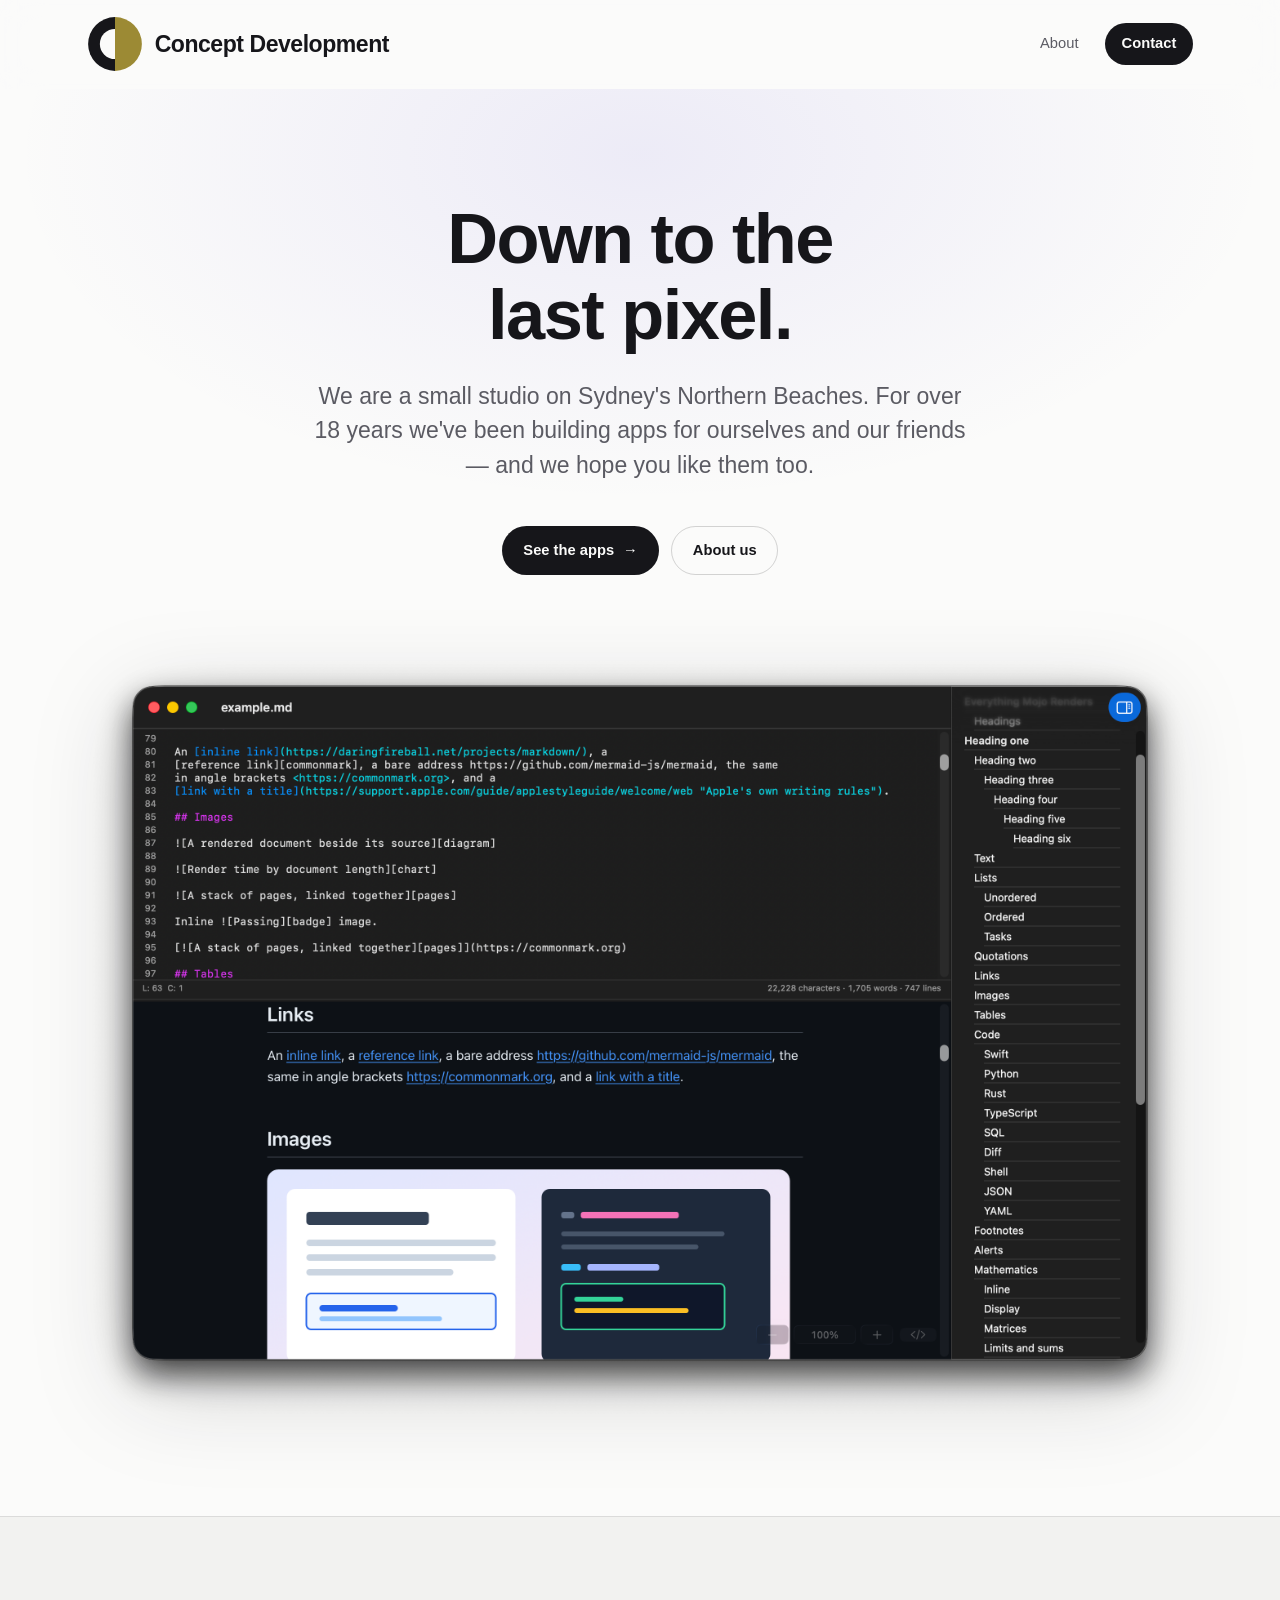
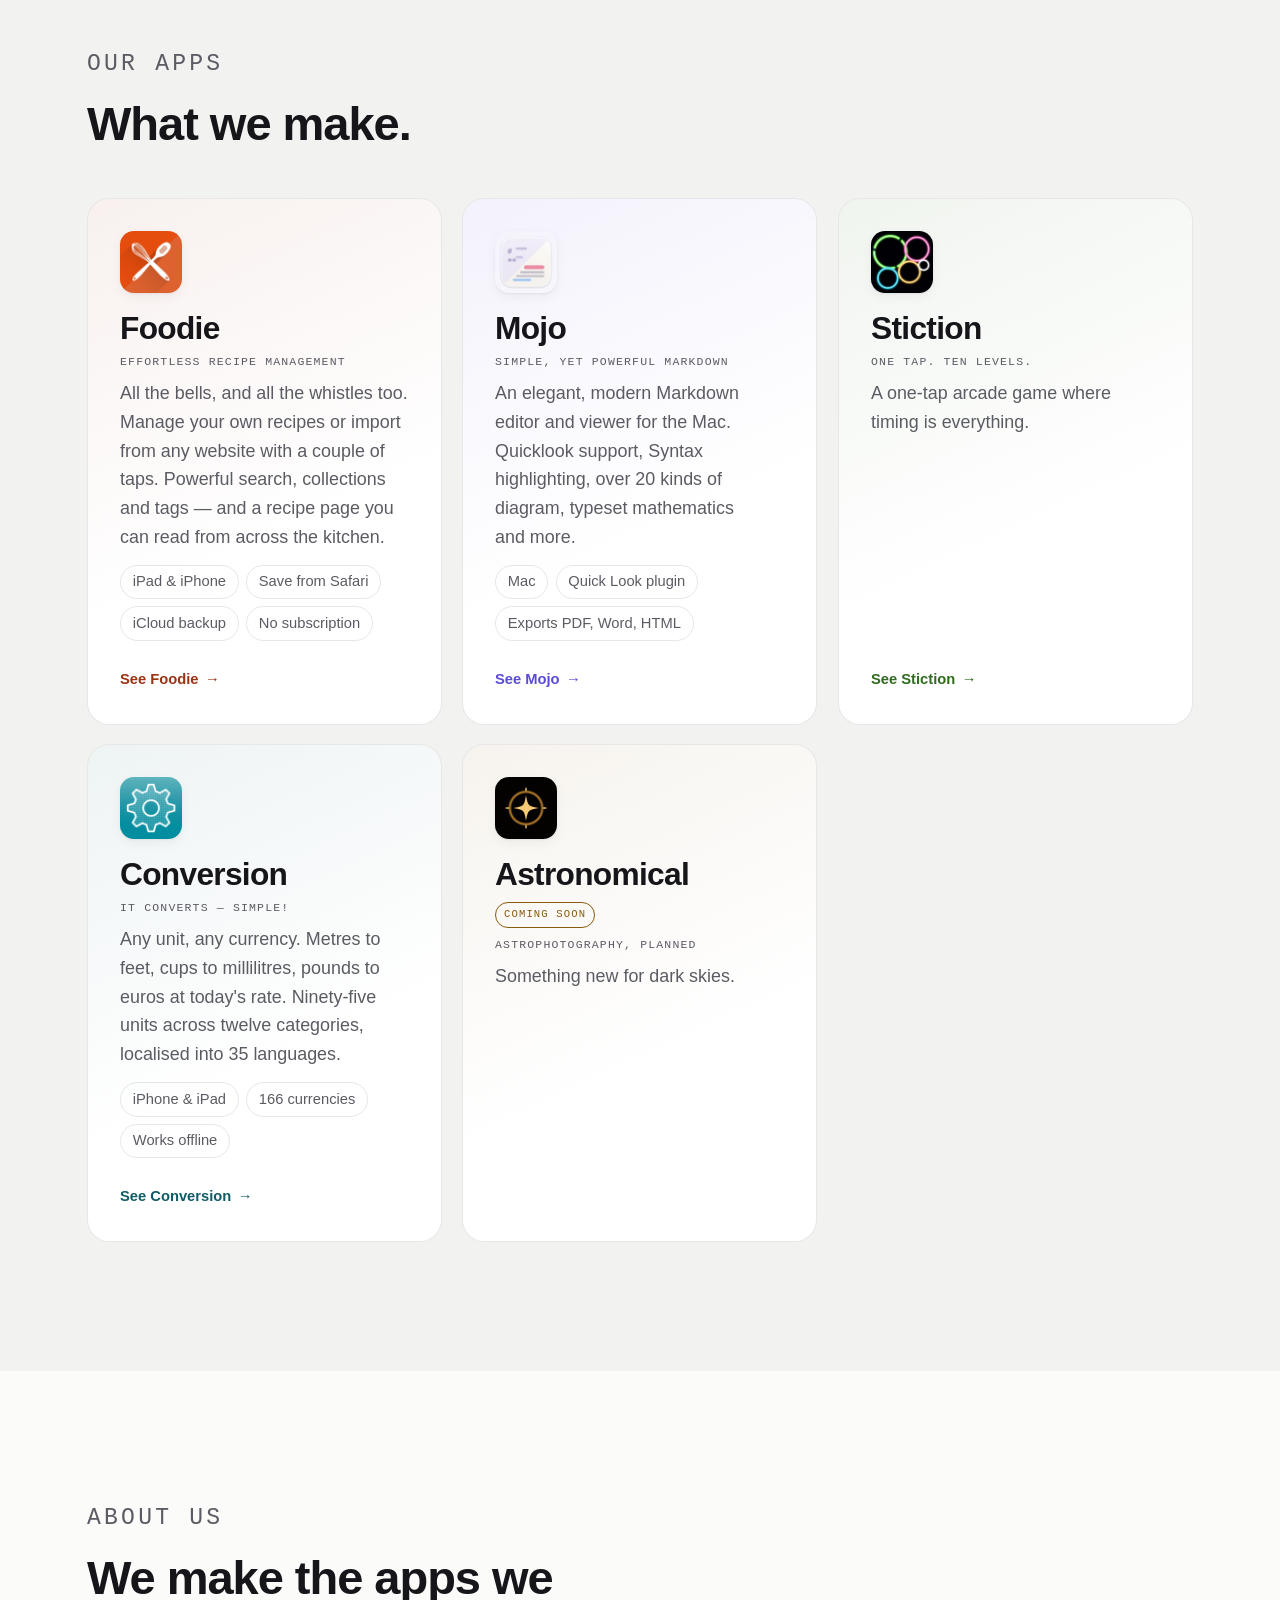
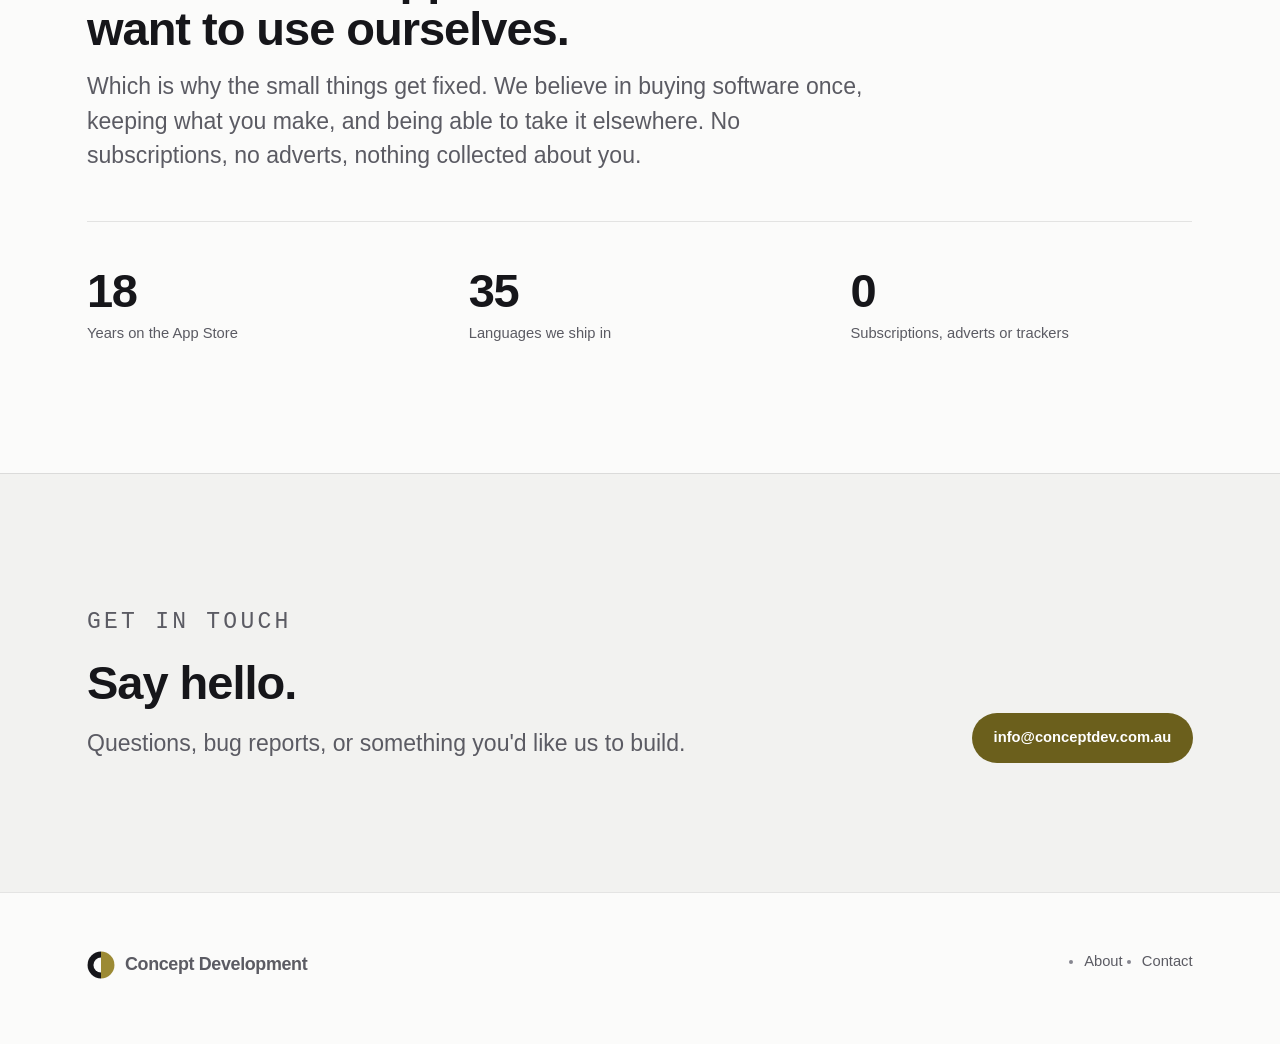
==== index.html @ efe6b8a6 "Foodie has shipped: the product page replaces the placeholder Copy from the old foodiesharing.com in" ====
<!DOCTYPE html>
<html lang="en-AU">
<head>
<meta charset="utf-8">
<meta name="viewport" content="width=device-width, initial-scale=1">
<title>Concept Development — apps for iPhone, iPad and Mac</title>
<meta name="description" content="A small studio on Sydney's Northern Beaches, specialising in Apple technology. Makers of Foodie, a recipe manager, and Conversion, a unit converter.">
<meta name="theme-color" content="#fbfbfa">
<meta property="og:title" content="Concept Development">
<meta property="og:description" content="A small studio on Sydney's Northern Beaches, specialising in Apple technology.">
<meta property="og:type" content="website">
<link rel="stylesheet" href="assets/css/site.css">
<link rel="icon" href="assets/img/logo/mark.svg" type="image/svg+xml">
<!-- Before the first paint, so the scroll reveal can hide things. Everything
     it hides is visible without it — see .js .reveal in site.css. -->
<script>document.documentElement.classList.add('js');</script>
</head>
<body>

<a class="skip-link" href="#main">Skip to content</a>

<header class="site-header">
  <div class="wrap site-header__inner">
    <a class="wordmark" href="index.html">
      <svg class="wordmark__mark" viewBox="0 0 100 100" aria-hidden="true" focusable="false"><defs><mask id="cdm-a"><rect width="100" height="100" fill="#fff"/><path d="M50 23 A27 27 0 0 0 50 77 Z" fill="#000"/></mask></defs><g mask="url(#cdm-a)"><path class="mark-ink" d="M50 2 A48 48 0 0 0 50 98 Z"/><path class="mark-gold" d="M50 2 A48 48 0 0 1 50 98 Z"/></g></svg>
      Concept&nbsp;Development
    </a>
    <nav class="nav" aria-label="Primary">
      <a href="#about">About</a>
      <a class="nav__cta" href="#contact">Contact</a>
    </nav>
  </div>
</header>

<main id="main">

  <!-- ============================ HERO ============================ -->
  <section class="hero hero--stage">
    <div class="wrap hero--stage__inner">
      <h1>Down to the last pixel.</h1>
      <p>
        We are a small studio on Sydney's Northern Beaches. For over 18 years we've been building apps for ourselves and our
        friends — and we hope you like them too.
      </p>
      <div class="btn-row">
        <a class="btn btn--primary" href="#apps">See the apps <span class="btn__arrow" aria-hidden="true">→</span></a>
        <a class="btn btn--ghost" href="#about">About us</a>
      </div>
    </div>

    <div class="wrap">
      <figure class="shot shot--mac hero-shot">
        <img src="assets/img/mojo/01-native.png" alt="Mojo in dark mode."
             width="2708" height="1874" loading="eager" decoding="async" fetchpriority="high">
      </figure>
    </div>
  </section>

  <!-- ============================ APPS ============================ -->
  <section class="section section--sunken rule-top" id="apps">
    <div class="wrap">
      <div class="section-head reveal">
        <p class="eyebrow">Our apps</p>
        <h2>What we make.</h2>
      </div>

      <div class="shelf">
        <article class="shelf-card reveal" style="--card-accent: var(--accent-foodie);">
          <img class="shelf-card__icon" src="assets/img/icons/foodie.png" alt="" width="62" height="62">
          <div class="shelf-card__body">
            <div class="shelf-card__title">
              <h3>Foodie</h3>
            </div>
            <p class="shelf-card__kind">Effortless recipe management</p>
            <p>
              All the bells, and all the whistles too. Manage your own recipes or
              import from any website with a couple of taps. Powerful search,
              collections and tags — and a recipe page you can read from across
              the kitchen.
            </p>
            <ul class="shelf-card__list">
              <li>iPad &amp; iPhone</li>
              <li>Save from Safari</li>
              <li>iCloud backup</li>
              <li>No subscription</li>
            </ul>
            <a class="shelf-card__link" href="foodie.html">See Foodie</a>
          </div>
        </article>

        <article class="shelf-card reveal" style="--card-accent: var(--accent-mojo);">
          <img class="shelf-card__icon" src="assets/img/icons/mojo.png" alt="" width="62" height="62">
          <div class="shelf-card__body">
            <div class="shelf-card__title">
              <h3>Mojo</h3>
            </div>
            <p class="shelf-card__kind">Simple, yet powerful markdown</p>
            <p>
              An elegant, modern Markdown editor and viewer for the Mac.
              Quicklook support, Syntax highlighting, over 20 kinds of diagram, typeset mathematics and more.
            </p>
            <ul class="shelf-card__list">
              <li>Mac</li>
              <li>Quick Look plugin</li>
              <li>Exports PDF, Word, HTML</li>
            </ul>
            <a class="shelf-card__link" href="mojo.html">See Mojo</a>
          </div>
        </article>

        <article class="shelf-card reveal" style="--card-accent: var(--accent-stiction);">
          <img class="shelf-card__icon" src="assets/img/icons/stiction.png" alt="" width="62" height="62">
          <div class="shelf-card__body">
            <div class="shelf-card__title">
              <h3>Stiction</h3>
            </div>
            <p class="shelf-card__kind">One tap. Ten levels.</p>
            <p>
              A one-tap arcade game where timing is everything.
            </p>
            <a class="shelf-card__link" href="stiction.html">See Stiction</a>
          </div>
        </article>

        <article class="shelf-card reveal" style="--card-accent: var(--accent-conversion);">
          <img class="shelf-card__icon" src="assets/img/icons/conversion.png" alt="" width="62" height="62">
          <div class="shelf-card__body">
            <div class="shelf-card__title">
              <h3>Conversion</h3>
            </div>
            <p class="shelf-card__kind">It converts — simple!</p>
            <p>
              Any unit, any currency. Metres to feet, cups to millilitres, pounds
              to euros at today's rate. Ninety-five units across twelve
              categories, localised into 35 languages.
            </p>
            <ul class="shelf-card__list">
              <li>iPhone &amp; iPad</li>
              <li>166 currencies</li>
              <li>Works offline</li>
            </ul>
            <a class="shelf-card__link" href="conversion.html">See Conversion</a>
          </div>
        </article>

        <article class="shelf-card shelf-card--soon reveal" style="--card-accent: var(--accent-astronomical);">
          <img class="shelf-card__icon" src="assets/img/icons/astronomical.png" alt="" width="62" height="62">
          <div class="shelf-card__body">
            <div class="shelf-card__title">
              <h3>Astronomical</h3>
              <span class="badge">Coming soon</span>
            </div>
            <p class="shelf-card__kind">Astrophotography, planned</p>
            <p>
              Something new for dark skies.
            </p>
          </div>
        </article>
      </div>
    </div>
  </section>

  <!-- ============================ STUDIO ============================ -->
  <section class="section" id="about">
    <div class="wrap">
      <div class="section-head reveal">
        <p class="eyebrow">About us</p>
        <h2>We make the apps we want to use ourselves.</h2>
        <p>
          Which is why the small things get fixed. We believe in buying software
          once, keeping what you make, and being able to take it elsewhere.
          No subscriptions, no adverts, nothing collected about you.
        </p>
      </div>

      <div class="stats stats--3 reveal">
        <div class="stat">
          <div class="stat__value">18</div>
          <p class="stat__label">Years on the App Store</p>
        </div>
        <div class="stat">
          <div class="stat__value">35</div>
          <p class="stat__label">Languages we ship in</p>
        </div>
        <div class="stat">
          <div class="stat__value">0</div>
          <p class="stat__label">Subscriptions, adverts or trackers</p>
        </div>
      </div>
    </div>
  </section>

  <!-- ============================ CONTACT ============================ -->
  <section class="section section--sunken rule-top cta" id="contact">
    <div class="wrap cta--split">
      <div class="reveal">
        <p class="eyebrow">Get in touch</p>
        <h2>Say hello.</h2>
        <p>
          Questions, bug reports, or something you'd like us to build.
        </p>
      </div>
      <div class="btn-row reveal">
        <a class="btn btn--gold" href="mailto:info@conceptdev.com.au">info@conceptdev.com.au</a>
      </div>
    </div>
  </section>

</main>

<footer class="site-footer">
  <div class="wrap site-footer__inner">
    <div>
      <a class="wordmark" href="index.html">
        <svg class="wordmark__mark" viewBox="0 0 100 100" aria-hidden="true" focusable="false"><defs><mask id="cdm-b"><rect width="100" height="100" fill="#fff"/><path d="M50 23 A27 27 0 0 0 50 77 Z" fill="#000"/></mask></defs><g mask="url(#cdm-b)"><path class="mark-ink" d="M50 2 A48 48 0 0 0 50 98 Z"/><path class="mark-gold" d="M50 2 A48 48 0 0 1 50 98 Z"/></g></svg>
        Concept Development
      </a>
    </div>
    <nav aria-label="Footer">
      <ul>
        <li><a href="#about">About</a></li>
        <li><a href="mailto:info@conceptdev.com.au">Contact</a></li>
      </ul>
    </nav>
  </div>
</footer>

<script src="assets/js/site.js" defer></script>
</body>
</html>
---- assets/css/site.css ----
/* ==========================================================================
   Concept Development — site styles
   One stylesheet, no dependencies, no web fonts.
   ========================================================================== */

/* --- Reset ---------------------------------------------------------------- */

*, *::before, *::after { box-sizing: border-box; }

html {
  -webkit-text-size-adjust: 100%;
  scroll-behavior: smooth;
}

body, h1, h2, h3, h4, p, figure, blockquote, dl, dd, ul, ol {
  margin: 0;
  padding: 0;
}

ul[class], ol[class] { list-style: none; }

img, picture, video, svg {
  display: block;
  max-width: 100%;
  height: auto;
}

button, input, select, textarea { font: inherit; color: inherit; }

@media (prefers-reduced-motion: reduce) {
  html { scroll-behavior: auto; }
  *, *::before, *::after {
    animation-duration: 0.01ms !important;
    animation-iteration-count: 1 !important;
    transition-duration: 0.01ms !important;
  }
}

/* --- Tokens --------------------------------------------------------------- */

:root {
  /* Neutrals — light. The site is light whatever the system is set to; there
     is no dark palette. The dark one is in git history. */
  --bg:          #fbfbfa;
  --bg-raised:   #ffffff;
  --bg-sunken:   #f2f2f0;
  --ink:         #16161a;
  --ink-muted:   #5b5b63;
  --ink-faint:   #86868f;
  --rule:        rgba(22, 22, 26, 0.10);
  --rule-strong: rgba(22, 22, 26, 0.18);
  --shadow-sm:   0 1px 2px rgba(16, 16, 22, 0.05), 0 4px 12px rgba(16, 16, 22, 0.05);
  --shadow-lg:   0 2px 6px rgba(16, 16, 22, 0.06), 0 24px 60px rgba(16, 16, 22, 0.12);

  /* Accents — company gold, taken from the mark and darkened until it can carry text */
  --accent:              #6b5f1c;   /* 5.9:1 on --bg */
  --accent-ink:          #ffffff;
  --gold:                #9c8a34;   /* the mark's own gold, for fills only */
  --accent-foodie:       #9a3412;   /* paprika, darkened for text — 7.4:1 */
  --accent-conversion:   #0f5c66;   /* teal, darkened for text  — 7.1:1 */
  --accent-stiction:     #2f6b1e;   /* neon green, darkened for text — 5.8:1 */
  --accent-astronomical: #8a5a0f;   /* icon amber, darkened for text — 5.6:1 */
  --accent-mojo:         #5b4bd6;   /* the icon's indigo — 5.9:1 */

  /* Type scale — fluid */
  --step--1: clamp(0.83rem, 0.80rem + 0.15vw, 0.92rem);
  --step-0:  clamp(1.00rem, 0.96rem + 0.20vw, 1.12rem);
  --step-1:  clamp(1.20rem, 1.12rem + 0.40vw, 1.45rem);
  --step-2:  clamp(1.50rem, 1.34rem + 0.80vw, 2.10rem);
  --step-3:  clamp(1.95rem, 1.62rem + 1.65vw, 3.10rem);
  --step-4:  clamp(2.45rem, 1.80rem + 3.25vw, 4.60rem);

  /* Space */
  --gutter: clamp(1.25rem, 0.9rem + 1.8vw, 2.5rem);
  --section: clamp(4rem, 2.5rem + 7vw, 9rem);
  --measure: 62ch;

  --radius:    14px;
  --radius-lg: 22px;

  --sans: -apple-system, BlinkMacSystemFont, "SF Pro Text", "Segoe UI", Roboto,
          "Helvetica Neue", Arial, sans-serif;
  --mono: ui-monospace, "SF Mono", SFMono-Regular, Menlo, Consolas,
          "Liberation Mono", monospace;
}

@media (prefers-contrast: more) {
  :root {
    --ink-muted: var(--ink);
    --rule: var(--rule-strong);
  }
}

/* --- Base ----------------------------------------------------------------- */

body {
  background: var(--bg);
  color: var(--ink);
  font-family: var(--sans);
  font-size: var(--step-0);
  line-height: 1.6;
  -webkit-font-smoothing: antialiased;
  text-rendering: optimizeLegibility;
  overflow-x: hidden;
}

h1, h2, h3, h4 {
  line-height: 1.08;
  letter-spacing: -0.022em;
  font-weight: 640;
  text-wrap: balance;
}

p { text-wrap: pretty; }

a {
  color: inherit;
  text-decoration-color: var(--rule-strong);
  text-underline-offset: 0.22em;
  text-decoration-thickness: 1px;
  transition: color 0.18s ease, text-decoration-color 0.18s ease;
}
a:hover { text-decoration-color: currentColor; }

:focus-visible {
  outline: 2.5px solid var(--accent);
  outline-offset: 3px;
  border-radius: 4px;
}

::selection { background: var(--accent); color: var(--accent-ink); }

.skip-link {
  position: absolute;
  left: 0.5rem;
  top: -4rem;
  z-index: 200;
  background: var(--ink);
  color: var(--bg);
  padding: 0.7em 1.1em;
  border-radius: 8px;
  text-decoration: none;
  transition: top 0.2s ease;
}
.skip-link:focus { top: 0.5rem; }

/* --- Layout --------------------------------------------------------------- */

.wrap {
  width: 100%;
  max-width: 1180px;
  margin-inline: auto;
  padding-inline: var(--gutter);
}
.wrap--narrow { max-width: 820px; }

.section { padding-block: var(--section); }
.section--sunken { background: var(--bg-sunken); }
.section--tight { padding-block: clamp(2.5rem, 1.5rem + 4vw, 5rem); }

.rule-top { border-top: 1px solid var(--rule); }

/* --- Header --------------------------------------------------------------- */

.site-header {
  position: sticky;
  top: 0;
  z-index: 100;
  background: color-mix(in srgb, var(--bg) 82%, transparent);
  backdrop-filter: saturate(180%) blur(20px);
  -webkit-backdrop-filter: saturate(180%) blur(20px);
  border-bottom: 1px solid transparent;
  transition: border-color 0.25s ease;
}
.site-header[data-scrolled="true"] { border-bottom-color: var(--rule); }

.site-header__inner {
  display: flex;
  align-items: center;
  justify-content: space-between;
  gap: 1rem;
  min-height: 88px;
}

.wordmark {
  display: inline-flex;
  align-items: center;
  gap: 0.6rem;
  font-weight: 620;
  letter-spacing: -0.02em;
  font-size: var(--step-0);
  text-decoration: none;
  white-space: nowrap;
}
.wordmark__mark {
  width: 28px;
  height: 28px;
  flex: none;
  display: block;
  transition: transform 0.5s cubic-bezier(0.34, 1.25, 0.5, 1);
}
/* The header lockup runs at double size; the footer stays modest. */
.site-header .wordmark { font-size: var(--step-1); gap: 0.7rem; }
.site-header .wordmark__mark { width: 56px; height: 56px; }
.wordmark:hover .wordmark__mark { transform: rotate(180deg); }
.wordmark__mark .mark-ink  { fill: var(--ink); }
.wordmark__mark .mark-gold { fill: var(--gold); }
.wordmark__sub { color: var(--ink-faint); font-weight: 450; }

.nav {
  display: flex;
  align-items: center;
  gap: clamp(0.9rem, 0.4rem + 1.6vw, 2rem);
  font-size: var(--step--1);
}
.nav a {
  text-decoration: none;
  color: var(--ink-muted);
  padding-block: 0.6rem;
}
.nav a:hover { color: var(--ink); }
.nav a[aria-current="page"] { color: var(--ink); font-weight: 560; }

/* The wordmark is the one thing on the page that must not wrap, so the header
   is the first place to run out of room. Below 560px the mark carries the
   brand on its own and the nav keeps the width. */
@media (max-width: 700px) {
  .site-header__inner { min-height: 72px; gap: 0.75rem; }
  .site-header .wordmark { font-size: var(--step-0); gap: 0.55rem; }
  .site-header .wordmark__mark { width: 40px; height: 40px; }
  .nav { gap: 0.9rem; }
}
@media (max-width: 460px) {
  /* Mark only. The name stays in the DOM, so the link keeps its accessible name. */
  .site-header__inner { min-height: 64px; }
  .site-header .wordmark { font-size: 0; gap: 0; }
  .site-header .wordmark__mark { width: 36px; height: 36px; }
  .nav { font-size: 0.8rem; gap: 0.7rem; }
}

/* --- Eyebrow / labels ----------------------------------------------------- */

.eyebrow {
  font-family: var(--mono);
  font-size: 0.72rem;
  letter-spacing: 0.14em;
  text-transform: uppercase;
  color: var(--ink-faint);
  margin-bottom: 1.1rem;
}
.eyebrow--accent { color: var(--accent); }

/* --- Hero ----------------------------------------------------------------- */

.hero {
  padding-block: clamp(4rem, 2rem + 10vw, 11rem) clamp(3rem, 2rem + 5vw, 7rem);
}
.hero h1 {
  font-size: var(--step-4);
  max-width: 16ch;
  margin-bottom: clamp(1.2rem, 0.8rem + 1.2vw, 2rem);
}
.hero p {
  font-size: var(--step-1);
  color: var(--ink-muted);
  max-width: 46ch;
  line-height: 1.5;
}

.lede {
  font-size: var(--step-1);
  color: var(--ink-muted);
  line-height: 1.55;
  max-width: var(--measure);
}

/* --- Buttons -------------------------------------------------------------- */

.btn-row {
  display: flex;
  flex-wrap: wrap;
  gap: 0.75rem;
  margin-top: clamp(1.8rem, 1.2rem + 1.5vw, 2.8rem);
}

.btn {
  display: inline-flex;
  align-items: center;
  gap: 0.55rem;
  padding: 0.82em 1.4em;
  border-radius: 100px;
  border: 1px solid transparent;
  font-size: var(--step--1);
  font-weight: 560;
  text-decoration: none;
  min-height: 44px;
  transition: transform 0.2s cubic-bezier(0.34, 1.3, 0.6, 1), background 0.2s ease,
              border-color 0.2s ease, opacity 0.2s ease;
}
.btn:hover { transform: translateY(-1px); }
.btn:active { transform: translateY(0); }

.btn--primary { background: var(--ink); color: var(--bg); }
.btn--primary:hover { opacity: 0.86; }

.btn--ghost { border-color: var(--rule-strong); color: var(--ink); }
.btn--ghost:hover { border-color: var(--ink); background: var(--bg-raised); }

.btn__arrow { transition: transform 0.25s ease; }
.btn:hover .btn__arrow { transform: translateX(3px); }

/* --- Product cards (home) ------------------------------------------------- */

.products {
  display: grid;
  gap: clamp(1.25rem, 0.8rem + 1.8vw, 2rem);
  grid-template-columns: 1fr;
}
@media (min-width: 800px) {
  .products { grid-template-columns: repeat(2, 1fr); }
}
@media (min-width: 1040px) {
  .products--3 { grid-template-columns: repeat(3, 1fr); }
}

.product-card {
  position: relative;
  display: flex;
  flex-direction: column;
  background: var(--bg-raised);
  border: 1px solid var(--rule);
  border-radius: var(--radius-lg);
  padding: clamp(1.6rem, 1.1rem + 1.8vw, 2.6rem);
  overflow: hidden;
  isolation: isolate;
  transition: transform 0.3s cubic-bezier(0.3, 1.2, 0.5, 1),
              border-color 0.3s ease, box-shadow 0.3s ease;
}
.product-card::after {
  content: "";
  position: absolute;
  inset: 0;
  z-index: -1;
  opacity: 0;
  background: radial-gradient(120% 90% at 90% 0%,
              color-mix(in srgb, var(--card-accent, var(--accent)) 13%, transparent), transparent 70%);
  transition: opacity 0.4s ease;
}
.product-card:hover,
.product-card:focus-within {
  transform: translateY(-3px);
  border-color: var(--rule-strong);
  box-shadow: var(--shadow-lg);
}
.product-card:hover::after,
.product-card:focus-within::after { opacity: 1; }

.product-card__head {
  display: flex;
  align-items: center;
  gap: 1rem;
  margin-bottom: 1.4rem;
}
.product-card__icon {
  width: 62px;
  height: 62px;
  border-radius: 14px;
  box-shadow: var(--shadow-sm);
  flex: none;
}
.product-card h3 {
  font-size: var(--step-2);
  margin-bottom: 0.15rem;
}
.product-card__kind {
  font-family: var(--mono);
  font-size: 0.72rem;
  letter-spacing: 0.1em;
  text-transform: uppercase;
  color: var(--card-accent, var(--ink-faint));
}
.product-card p { color: var(--ink-muted); }

/* Badge for an app that isn't out yet */
.badge {
  display: inline-flex;
  align-items: center;
  font-family: var(--mono);
  font-size: 0.66rem;
  letter-spacing: 0.11em;
  text-transform: uppercase;
  padding: 0.32em 0.75em;
  border-radius: 100px;
  border: 1px solid currentColor;
  color: var(--card-accent, var(--accent));
  white-space: nowrap;
}
.product-card__head .badge { margin-left: auto; align-self: flex-start; }

/* Nothing to click, so no lift and no pointer affordance */
.product-card--soon:hover,
.product-card--soon:focus-within {
  transform: none;
  box-shadow: none;
  border-color: var(--rule);
}
.product-card--soon:hover::after { opacity: 0; }

.product-card__list {
  margin: 1.4rem 0 0;
  display: flex;
  flex-wrap: wrap;
  gap: 0.45rem;
}
.product-card__list li {
  font-size: var(--step--1);
  color: var(--ink-muted);
  border: 1px solid var(--rule);
  border-radius: 100px;
  padding: 0.3em 0.8em;
}

.product-card__link {
  margin-top: auto;
  padding-top: 1.8rem;
  font-weight: 560;
  font-size: var(--step--1);
  color: var(--card-accent, var(--accent));
  text-decoration: none;
  display: inline-flex;
  align-items: center;
  gap: 0.4rem;
}
.product-card__link::after {
  content: "→";
  transition: transform 0.25s ease;
}
.product-card:hover .product-card__link::after { transform: translateX(4px); }
/* Whole card clickable, link text stays the accessible name */
.product-card__link::before {
  content: "";
  position: absolute;
  inset: 0;
}

/* --- Section headings ----------------------------------------------------- */

.section-head { margin-bottom: clamp(2rem, 1.4rem + 2vw, 3.5rem); }
.section-head h2 {
  font-size: var(--step-3);
  max-width: 20ch;
  margin-bottom: 0.9rem;
}
.section-head p {
  color: var(--ink-muted);
  max-width: var(--measure);
  font-size: var(--step-1);
  line-height: 1.5;
}

/* --- Feature grid --------------------------------------------------------- */

.features {
  display: grid;
  gap: clamp(1.6rem, 1rem + 2.5vw, 3rem) clamp(1.6rem, 1rem + 2vw, 3.5rem);
  grid-template-columns: 1fr;
}
@media (min-width: 640px) { .features { grid-template-columns: repeat(2, 1fr); } }
@media (min-width: 1000px) { .features--3 { grid-template-columns: repeat(3, 1fr); } }

.feature h3 {
  font-size: var(--step-1);
  margin-bottom: 0.55rem;
  display: flex;
  align-items: baseline;
  gap: 0.6rem;
}
.feature h3::before {
  content: "";
  width: 7px;
  height: 7px;
  border-radius: 2px;
  background: var(--accent-page, var(--accent));
  flex: none;
  transform: translateY(-2px);
}
.feature p { color: var(--ink-muted); font-size: var(--step-0); }
.feature p + p { margin-top: 0.7rem; }

/* --- Stat strip ----------------------------------------------------------- */

.stats {
  display: grid;
  grid-template-columns: repeat(2, 1fr);
  gap: clamp(1.5rem, 1rem + 2vw, 2.5rem);
  border-top: 1px solid var(--rule);
  padding-top: clamp(1.8rem, 1.2rem + 2vw, 3rem);
}
@media (min-width: 760px) { .stats { grid-template-columns: repeat(4, 1fr); } }
@media (min-width: 760px) { .stats--3 { grid-template-columns: repeat(3, 1fr); } }

.stat__value {
  font-size: var(--step-3);
  font-weight: 640;
  letter-spacing: -0.03em;
  line-height: 1;
  color: var(--accent-page, var(--ink));
  font-variant-numeric: tabular-nums;
}
.stat__label {
  margin-top: 0.6rem;
  font-size: var(--step--1);
  color: var(--ink-muted);
  line-height: 1.4;
}

/* --- Shots ---------------------------------------------------------------- */

/* No overflow:hidden here. The figure is taller than the image, so clipping
   turns the image's soft shadow into a hard grey slab behind the caption.
   The image carries its own radius, so the figure needs neither. */
.shot {
  margin: 0;
}
.shot img {
  width: 100%;
  border-radius: var(--radius);
  border: 1px solid var(--rule);
  background: var(--bg-sunken);
  /* Tighter than --shadow-lg on purpose: a 60px blur reaches well past the
     image and muddies the caption sitting under it. */
  box-shadow: 0 1px 3px rgba(16, 16, 22, 0.06), 0 10px 28px rgba(16, 16, 22, 0.10);
}
.shot figcaption {
  margin-top: 1.75rem;
  font-size: var(--step--1);
  color: var(--ink-muted);   /* --ink-faint is ~3.9:1 here, under AA at this size */
  line-height: 1.45;
}

.shot--phone img {
  border-radius: 30px;
  border-width: 1px;
}

/* A captured Mac window arrives with its own rounded corners and a transparent
   surround, so the border and background the base rule adds would draw a box
   behind them. `drop-shadow` follows the alpha instead of the border box, which
   is what puts the shadow under the window's actual shape. */
.shot--mac img {
  border: 0;
  background: none;
  border-radius: 0;
  box-shadow: none;
  width: 100%;
  filter: drop-shadow(0 1px 2px rgba(16, 16, 22, 0.10))
          drop-shadow(0 14px 34px rgba(16, 16, 22, 0.16));
}

.shot-hero { margin-top: clamp(2rem, 1rem + 4vw, 4rem); }

/* A copy point: the screenshot on top, the words under it. Side by side down a
   single column, nine shots make a page that is thin and very tall, so they go
   two to a row instead, and the lead shot takes the full width. */
.points {
  display: grid;
  grid-template-columns: 1fr;
  gap: clamp(2.75rem, 2rem + 2.5vw, 4rem) clamp(1.5rem, 0.9rem + 2.5vw, 3rem);
}

@media (min-width: 820px) {
  .points { grid-template-columns: repeat(2, minmax(0, 1fr)); }
  .points > .point--wide { grid-column: 1 / -1; }
}

.point {
  display: flex;
  flex-direction: column;
  gap: 1.15rem;
}

/* The nine captures arrive at nine different shapes and sizes. Each one is
   given a panel of a fixed shape to sit on, which is what levels the rows:
   both panels in a row are the same height, and the words under every shot sit
   the same distance below it.

   The shape is set on the IMAGE, not the panel, and the panel takes its height
   from that. Sizing the panel and fitting the image to it reads the same way
   round but is not: the image's own height then feeds back into the panel's,
   and the pair collapses. */
/* Captures arrive at every shape, size and colour there is, so each one sits
   on a panel — that is what makes a row of them read as one set rather than a
   jumble. Every shot gets the same panel, whether it is a lone .point or one
   tile in a .gallery; only the padding differs, because a gallery tile is a
   fraction of a point's width. */
.point .shot,
.gallery .shot {
  border: 1px solid var(--rule);
  border-radius: var(--radius-lg);
  background: var(--bg-sunken);
}
.point .shot   { padding: clamp(1rem, 0.5rem + 1.8vw, 2.25rem); }
.gallery .shot { padding: clamp(0.6rem, 0.45rem + 0.6vw, 1rem); }

/* The panel has to stay off the section's own colour to read as a panel. */
.section--sunken .point .shot,
.section--sunken .gallery .shot { background: var(--bg); }

/* Inside a panel the image's own hairline just doubles the panel's, so it
   goes. The radius and the shadow stay: they are what lift the shot off it. */
.gallery .shot img { border: 0; }

.point .shot img {
  display: block;
  width: 100%;
  aspect-ratio: 4 / 3;
  object-fit: contain;
}

/* Two portrait captures share a row, so that row gets an upright panel. */
.point--tall .shot img { aspect-ratio: 4 / 5; }

/* The lead shot is the app itself. It keeps its own shape at full width. */
.point--wide .shot img { aspect-ratio: auto; }

/* The words are a caption now, not a facing column, so they sit at caption
   size and start at the panel's left edge. */
.point__body h3 {
  font-size: var(--step-1);
  margin-bottom: 0.35rem;
  text-wrap: balance;
}
.point--wide .point__body h3 { font-size: var(--step-2); }

.point__body p {
  color: var(--ink-muted);
  max-width: 46ch;
}
.point__body .langs { margin-top: 0.85rem; }

/* Split: text one side, shot the other */
.split {
  display: grid;
  gap: clamp(2rem, 1.2rem + 3vw, 4.5rem);
  align-items: center;
  grid-template-columns: 1fr;
}
@media (min-width: 900px) {
  .split { grid-template-columns: 1fr 1.15fr; }
  .split--reverse > *:first-child { order: 2; }
  .split--phone { grid-template-columns: 1fr 0.72fr; }
}
.split + .split { margin-top: clamp(3.5rem, 2rem + 6vw, 7rem); }
.split__body h3 { font-size: var(--step-2); margin-bottom: 1rem; }
.split__body p { color: var(--ink-muted); }
.split__body p + p { margin-top: 0.9rem; }

.split__points {
  margin-top: 1.4rem;
  display: grid;
  gap: 0.6rem;
}
.split__points li {
  position: relative;
  padding-left: 1.5rem;
  color: var(--ink-muted);
  font-size: var(--step--1);
}
.split__points li::before {
  content: "";
  position: absolute;
  left: 0;
  top: 0.62em;
  width: 8px;
  height: 2px;
  background: var(--accent-page, var(--accent));
}

/* Gallery */
.gallery {
  display: grid;
  gap: clamp(1.2rem, 0.8rem + 1.5vw, 2rem);
  grid-template-columns: 1fr;
}
@media (min-width: 700px) { .gallery--2 { grid-template-columns: repeat(2, 1fr); } }
@media (min-width: 700px) { .gallery--3 { grid-template-columns: repeat(2, 1fr); } }
@media (min-width: 1000px) { .gallery--3 { grid-template-columns: repeat(3, 1fr); } }
/* Tiles: many small shots read as one swatch board rather than a few hero
   images. Five across so a ten-shot set lands as two full rows. */
.gallery--tiles {
  grid-template-columns: repeat(2, 1fr);
  gap: clamp(0.7rem, 0.4rem + 1vw, 1.4rem);
}
@media (min-width: 520px) { .gallery--tiles { grid-template-columns: repeat(3, 1fr); } }
@media (min-width: 900px) { .gallery--tiles { grid-template-columns: repeat(5, 1fr); } }
/* Same board, four across, so an eight-shot set lands as two full rows.
   After the tiles rule above, which it overrides. */
@media (min-width: 900px) { .gallery--4 { grid-template-columns: repeat(4, 1fr); } }

/* The phone radius is drawn for a full-width shot. At tile size the same 30px
   eats the screen corners, so it scales down with the image. */
.gallery--tiles .shot--phone img { border-radius: 14px; }

/* A gallery read as one comparison rather than a few separate shots: the
   captions are labels, so they sit tight under the image and stay short. */
.gallery--compare figcaption {
  margin-top: 0.7rem;
  text-align: center;
  text-wrap: balance;
}

/* --- Comparison table ----------------------------------------------------- */

.table-scroll {
  overflow-x: auto;
  -webkit-overflow-scrolling: touch;
  border: 1px solid var(--rule);
  border-radius: var(--radius);
  background: var(--bg-raised);
}
table {
  width: 100%;
  border-collapse: collapse;
  font-size: var(--step--1);
  min-width: 560px;
}
caption {
  text-align: left;
  color: var(--ink-faint);
  font-size: var(--step--1);
  padding-bottom: 0.9rem;
}
th, td {
  text-align: left;
  padding: 0.9rem 1.1rem;
  border-bottom: 1px solid var(--rule);
  vertical-align: top;
}
thead th {
  font-weight: 580;
  color: var(--ink);
  white-space: nowrap;
  background: var(--bg-sunken);
}
tbody th { font-weight: 560; color: var(--ink); }
tbody tr:last-child th, tbody tr:last-child td { border-bottom: 0; }
td { color: var(--ink-muted); }
.yes { color: var(--accent-page, var(--accent)); font-weight: 600; }

/* --- Pull quote / callout ------------------------------------------------- */

.callout {
  border-left: 2px solid var(--accent-page, var(--accent));
  padding: 0.2rem 0 0.2rem 1.5rem;
  margin-block: clamp(2rem, 1.4rem + 2vw, 3.5rem);
  max-width: var(--measure);
}
.callout p {
  font-size: var(--step-1);
  line-height: 1.45;
  letter-spacing: -0.012em;
}
.callout cite {
  display: block;
  margin-top: 0.8rem;
  font-style: normal;
  font-size: var(--step--1);
  color: var(--ink-faint);
}

/* --- Status note ---------------------------------------------------------- */

.note {
  display: flex;
  gap: 0.8rem;
  align-items: flex-start;
  background: var(--bg-sunken);
  border: 1px solid var(--rule);
  border-radius: var(--radius);
  padding: 1.1rem 1.3rem;
  font-size: var(--step--1);
  color: var(--ink-muted);
  max-width: var(--measure);
}
.note strong { color: var(--ink); font-weight: 580; }

/* --- Language marquee ----------------------------------------------------- */

.langs {
  display: flex;
  flex-wrap: wrap;
  gap: 0.45rem;
  margin-top: 1.6rem;
}
.langs li {
  font-size: var(--step--1);
  color: var(--ink-muted);
  border: 1px solid var(--rule);
  border-radius: 100px;
  padding: 0.28em 0.75em;
  white-space: nowrap;
}

/* --- Contact / CTA -------------------------------------------------------- */

.cta h2 { font-size: var(--step-3); max-width: 18ch; margin-bottom: 1rem; }
.cta p { color: var(--ink-muted); font-size: var(--step-1); max-width: 48ch; }

/* --- Footer --------------------------------------------------------------- */

.site-footer {
  border-top: 1px solid var(--rule);
  padding-block: clamp(2.5rem, 2rem + 2vw, 4rem);
  font-size: var(--step--1);
  color: var(--ink-faint);
}
.site-footer__inner {
  display: flex;
  flex-wrap: wrap;
  gap: 1.5rem 2.5rem;
  justify-content: space-between;
  align-items: flex-start;
}
.site-footer nav ul {
  display: flex;
  flex-wrap: wrap;
  gap: 1.2rem;
}
.site-footer a { text-decoration: none; color: var(--ink-muted); }
.site-footer a:hover { color: var(--ink); }

/* --- Page accent theming -------------------------------------------------- */

.page-foodie     { --accent-page: var(--accent-foodie); }
.page-conversion { --accent-page: var(--accent-conversion); }
.page-mojo       { --accent-page: var(--accent-mojo); }
.page-stiction   { --accent-page: var(--accent-stiction); }
.page-foodie .eyebrow--accent     { color: var(--accent-foodie); }
.page-conversion .eyebrow--accent { color: var(--accent-conversion); }
.page-mojo .eyebrow--accent       { color: var(--accent-mojo); }
.page-stiction .eyebrow--accent   { color: var(--accent-stiction); }

/* App hero header on product pages */
.app-hero {
  padding-block: clamp(3rem, 2rem + 6vw, 7rem) clamp(2rem, 1.4rem + 3vw, 4rem);
}

/* The points section opens with its own padding, so the two together left a
   band of dead space between the pitch and the first shot. */
.page-mojo .app-hero,
.page-foodie .app-hero { padding-bottom: 0; }
.page-foodie .app-hero + .section { padding-top: clamp(2rem, 1.2rem + 3vw, 4rem); }
.app-hero__id {
  display: flex;
  align-items: center;
  gap: 1.1rem;
  margin-bottom: clamp(1.5rem, 1rem + 2vw, 2.5rem);
}
.app-hero__icon {
  width: clamp(64px, 8vw, 88px);
  height: clamp(64px, 8vw, 88px);
  border-radius: 20px;
  box-shadow: var(--shadow-sm);
  flex: none;
}
.app-hero__id h1 { font-size: var(--step-3); margin-bottom: 0.1rem; }
.app-hero__id p {
  color: var(--ink-muted);
  font-size: var(--step-0);
}
.app-hero__pitch {
  font-size: var(--step-2);
  line-height: 1.25;
  letter-spacing: -0.02em;
  max-width: 24ch;
  font-weight: 620;
  margin-bottom: 1.4rem;
}


/* --- Lightbox ------------------------------------------------------------- */

/* Script wraps each shot in this button so it can be opened full size. Without
   script there is no button and no wrapper — the image is simply an image. */
.shot__zoom {
  display: block;
  width: 100%;
  padding: 0;
  border: 0;
  background: none;
  cursor: zoom-in;
}
.shot__zoom:focus-visible {
  outline: 2px solid var(--accent-page, var(--accent));
  outline-offset: 8px;
  border-radius: var(--radius);
}

.lightbox {
  position: fixed;
  inset: 0;
  z-index: 200;
  display: grid;
  place-items: center;
  padding: clamp(1rem, 0.4rem + 3vw, 3.5rem);
  background: color-mix(in srgb, var(--bg) 86%, transparent);
  backdrop-filter: saturate(160%) blur(22px);
  -webkit-backdrop-filter: saturate(160%) blur(22px);
  cursor: zoom-out;
}
.lightbox[hidden] { display: none; }

.lightbox img {
  max-width: 100%;
  max-height: 100%;
  width: auto;
  height: auto;
  object-fit: contain;
  cursor: default;
  filter: drop-shadow(0 2px 6px rgba(16, 16, 22, 0.18))
          drop-shadow(0 24px 60px rgba(16, 16, 22, 0.28));
}

.lightbox__close {
  position: absolute;
  top: clamp(0.7rem, 0.3rem + 1.5vw, 1.6rem);
  right: clamp(0.7rem, 0.3rem + 1.5vw, 1.6rem);
  width: 2.4rem;
  height: 2.4rem;
  display: grid;
  place-items: center;
  font-size: 1.4rem;
  line-height: 1;
  color: var(--ink);
  background: var(--bg);
  border: 1px solid var(--rule);
  border-radius: 100px;
  cursor: pointer;
}
.lightbox__close:hover { background: var(--bg-sunken); }

/* --- Reveal on scroll ----------------------------------------------------- */

/* Gated behind `.js`, which the inline script in each page's head sets before
   the first paint. Without it — scripting off, the file blocked, the request
   failed — every target keeps its natural opacity and the page is whole.
   Hiding content by default and relying on script to bring it back is how a
   blocked stylesheet-plus-script turns a page into a blank one. */
.js .reveal {
  opacity: 0;
  transform: translateY(14px);
  transition: opacity 0.7s cubic-bezier(0.22, 1, 0.36, 1),
              transform 0.7s cubic-bezier(0.22, 1, 0.36, 1);
  will-change: opacity, transform;
}
.js .reveal.is-visible { opacity: 1; transform: none; }

@media (prefers-reduced-motion: reduce) {
  .js .reveal { opacity: 1; transform: none; transition: none; }
}

/* Print */
@media print {
  .site-header, .btn-row, .js .reveal { position: static; opacity: 1; transform: none; }
  body { background: #fff; color: #000; }
}

/* --- Nav call to action --------------------------------------------------- */

/* One nav item is the action, so it takes the button's shape. The rest stay
   plain text — three pills in a row would read as three equal choices. */
.nav__cta {
  background: var(--ink);
  color: var(--bg) !important;
  border-radius: 100px;
  padding: 0.55em 1.1em;
  font-weight: 560;
  transition: opacity 0.2s ease;
}
.nav__cta:hover { opacity: 0.86; }

@media (max-width: 460px) {
  /* At mark-only width the row is tight enough without the extra padding. */
  .nav__cta { padding: 0.4em 0.8em; }
}

/* --- Stage hero ----------------------------------------------------------- */

/* The home page hero: the headline centred over a wash of light, with the
   product sitting in it. */
.hero--stage {
  position: relative;
  isolation: isolate;
  overflow: hidden;
  padding-block: clamp(3rem, 1.5rem + 7vw, 7rem) 0;
}

/* The light source. Sized in vw so it stays a wash behind the headline rather
   than a visible disc, and pinned behind everything by z-index. */
.hero--stage::before {
  content: "";
  position: absolute;
  left: 50%;
  top: -30vw;
  z-index: -1;
  width: 140vw;
  height: 100vw;
  max-height: 900px;
  transform: translateX(-50%);
  background: radial-gradient(50% 55% at 50% 50%,
              color-mix(in srgb, var(--accent-mojo) 9%, transparent),
              transparent 70%);
  pointer-events: none;
}

.hero--stage__inner {
  display: flex;
  flex-direction: column;
  align-items: center;
  text-align: center;
  gap: clamp(1rem, 0.7rem + 1.2vw, 1.6rem);
}

/* The h1 and lede are left-aligned and width-capped above; centred here, so
   both caps are re-cut for a centred measure. */
.hero--stage h1 {
  font-size: var(--step-4);
  max-width: 17ch;
  margin-bottom: 0;
}
.hero--stage p { max-width: 52ch; }
.hero--stage .btn-row {
  justify-content: center;
  margin-top: clamp(0.6rem, 0.3rem + 1vw, 1.2rem);
}

/* --- Hero shot ------------------------------------------------------------ */

.hero-shot {
  margin-top: clamp(2.5rem, 1.5rem + 5vw, 5rem);
  margin-bottom: clamp(3rem, 2rem + 5vw, 7rem);
}

/* The lead shot sits deeper than the shots down a product page, so it carries
   a heavier pair of its own. No coloured halo: on paper it needs an edge. */
.hero-shot img {
  filter: drop-shadow(0 1px 2px rgba(16, 16, 22, 0.10))
          drop-shadow(0 18px 44px rgba(16, 16, 22, 0.18));
}

/* A Mac window is wide, and on a phone every pixel of it counts: the shot
   takes back the wrap's gutter so it runs edge to edge. Even then it is a
   glimpse rather than something to read, which is the point of it here. */
@media (max-width: 700px) {
  .hero-shot { margin-inline: calc(var(--gutter) * -1); }
}

/* --- Shelf ---------------------------------------------------------------- */

.shelf {
  display: grid;
  grid-template-columns: 1fr;
  gap: clamp(1rem, 0.7rem + 1.2vw, 1.25rem);
}
@media (min-width: 720px) {
  .shelf { grid-template-columns: repeat(2, minmax(0, 1fr)); }
}
@media (min-width: 1040px) {
  .shelf { grid-template-columns: repeat(3, minmax(0, 1fr)); }
}

.shelf-card {
  position: relative;
  display: flex;
  flex-direction: column;
  gap: 1.1rem;
  background: var(--bg-raised);
  border: 1px solid var(--rule);
  border-radius: var(--radius-lg);
  padding: clamp(1.5rem, 1.1rem + 1.4vw, 2rem);
  overflow: hidden;
  isolation: isolate;
  transition: transform 0.3s cubic-bezier(0.3, 1.2, 0.5, 1),
              border-color 0.3s ease, box-shadow 0.3s ease;
}

/* The accent arrives as a wash from the top-left corner, not a border colour:
   five saturated outlines in a grid fight each other. */
.shelf-card::after {
  content: "";
  position: absolute;
  inset: 0;
  z-index: -1;
  background: linear-gradient(155deg,
              color-mix(in srgb, var(--card-accent, var(--accent)) 13%, transparent),
              transparent 62%);
  opacity: 0.55;
  transition: opacity 0.4s ease;
}

.shelf-card:hover,
.shelf-card:focus-within {
  transform: translateY(-3px);
  border-color: color-mix(in srgb, var(--card-accent, var(--accent)) 40%, var(--rule));
  box-shadow: var(--shadow-lg);
}
.shelf-card:hover::after,
.shelf-card:focus-within::after { opacity: 1; }

/* Nothing to click, so no lift and no pointer affordance. */
.shelf-card--soon:hover,
.shelf-card--soon:focus-within {
  transform: none;
  box-shadow: none;
  border-color: var(--rule);
}
.shelf-card--soon:hover::after { opacity: 0.55; }

.shelf-card__icon {
  width: 62px;
  height: 62px;
  border-radius: 14px;
  box-shadow: var(--shadow-sm);
  flex: none;
}

.shelf-card__body {
  display: flex;
  flex-direction: column;
  gap: 0.5rem;
  flex-grow: 1;
}

.shelf-card__title {
  display: flex;
  align-items: center;
  flex-wrap: wrap;
  gap: 0.7rem;
}
.shelf-card h3 { font-size: var(--step-2); }

.shelf-card__kind {
  font-family: var(--mono);
  font-size: 0.72rem;
  letter-spacing: 0.1em;
  text-transform: uppercase;
  color: var(--card-accent, var(--ink-faint));
}
.shelf-card p { color: var(--ink-muted); }

.shelf-card__list {
  margin-top: 0.35rem;
  display: flex;
  flex-wrap: wrap;
  gap: 0.45rem;
}
.shelf-card__list li {
  font-size: var(--step--1);
  color: var(--ink-muted);
  border: 1px solid var(--rule);
  border-radius: 100px;
  padding: 0.3em 0.8em;
}

.shelf-card__link {
  margin-top: auto;
  padding-top: 1.2rem;
  font-weight: 560;
  font-size: var(--step--1);
  color: var(--card-accent, var(--accent));
  text-decoration: none;
  display: inline-flex;
  align-items: center;
  gap: 0.4rem;
  align-self: flex-start;
}
.shelf-card__link::after {
  content: "→";
  transition: transform 0.25s ease;
}
.shelf-card:hover .shelf-card__link::after { transform: translateX(4px); }
/* Whole card clickable, link text stays the accessible name. */
.shelf-card__link::before {
  content: "";
  position: absolute;
  inset: 0;
}

/* --- Contact -------------------------------------------------------------- */

.cta--split {
  display: flex;
  flex-wrap: wrap;
  align-items: flex-end;
  justify-content: space-between;
  gap: 1.5rem 2.5rem;
}
.cta--split .btn-row { margin-top: 0; }

/* The one gold thing on the page, kept for the single action that matters. */
.btn--gold {
  background: var(--accent);
  color: var(--accent-ink);
  font-weight: 600;
}
.btn--gold:hover { opacity: 0.88; }
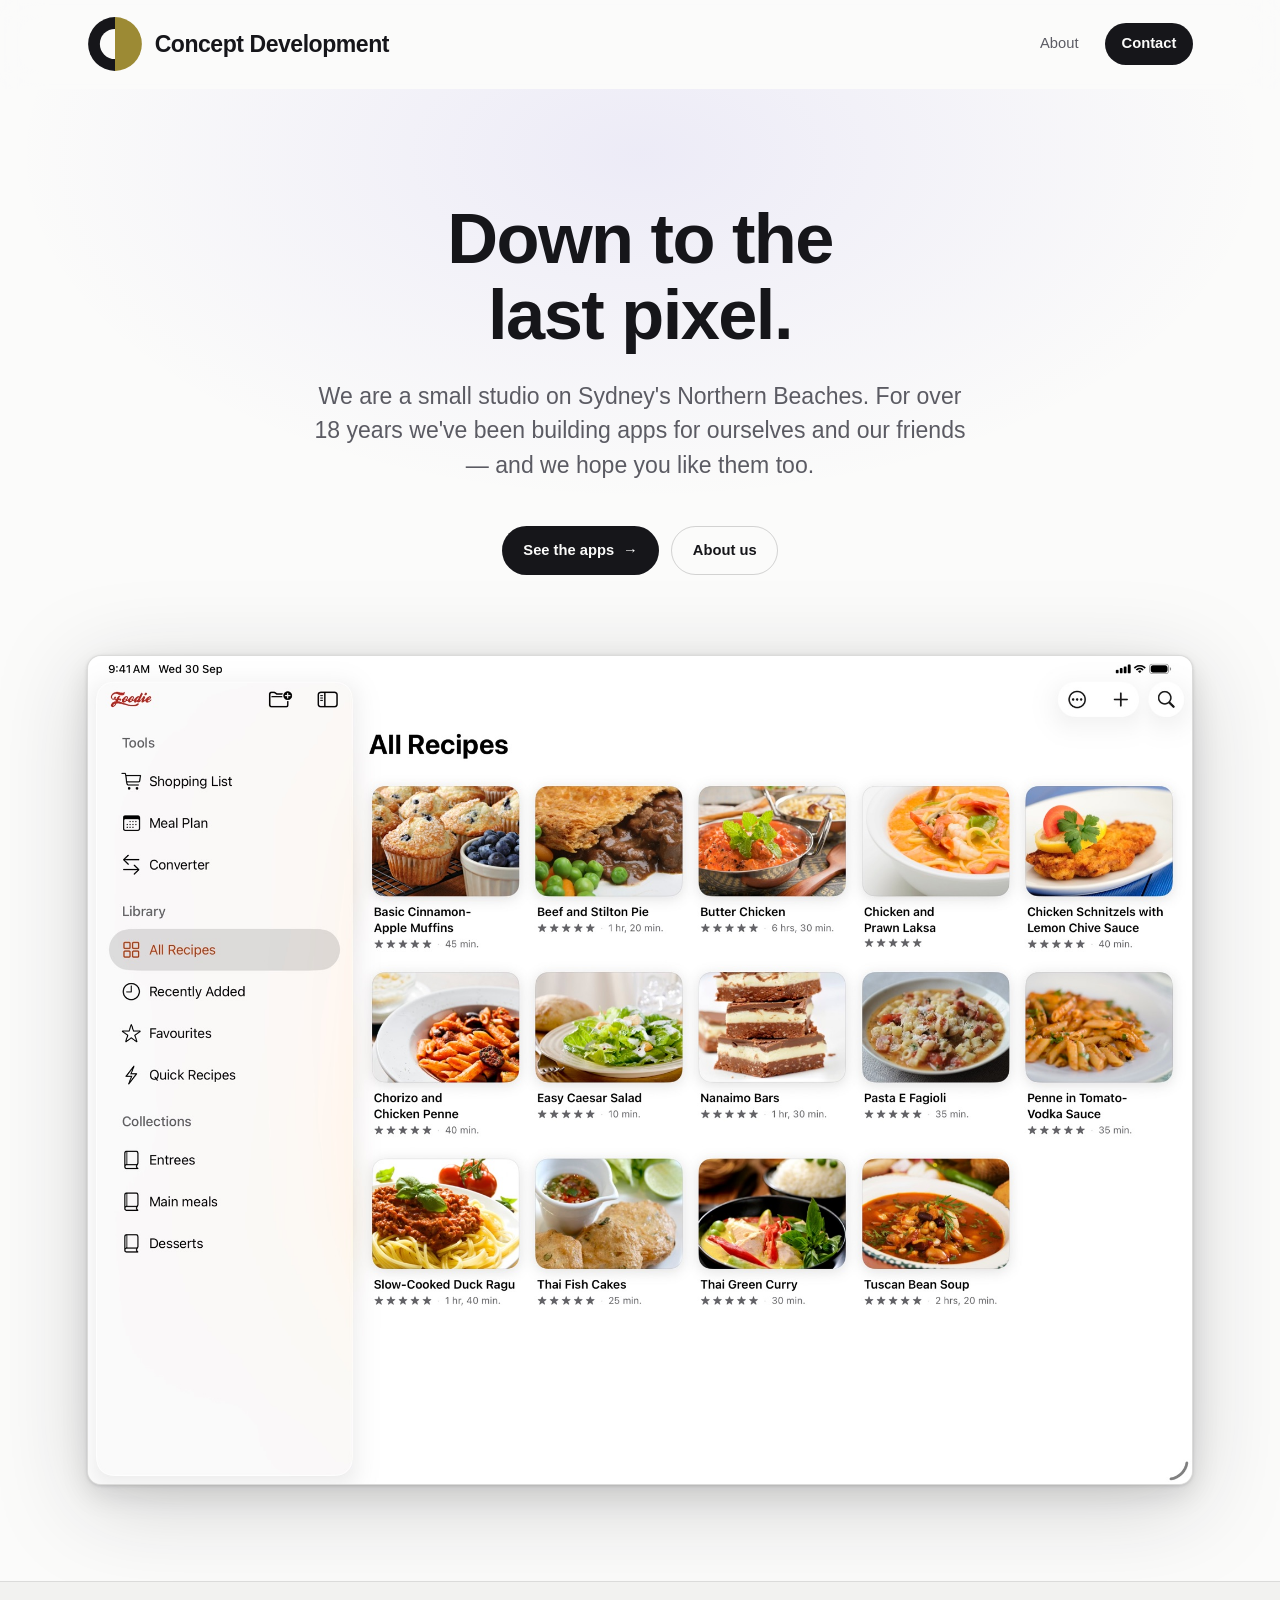
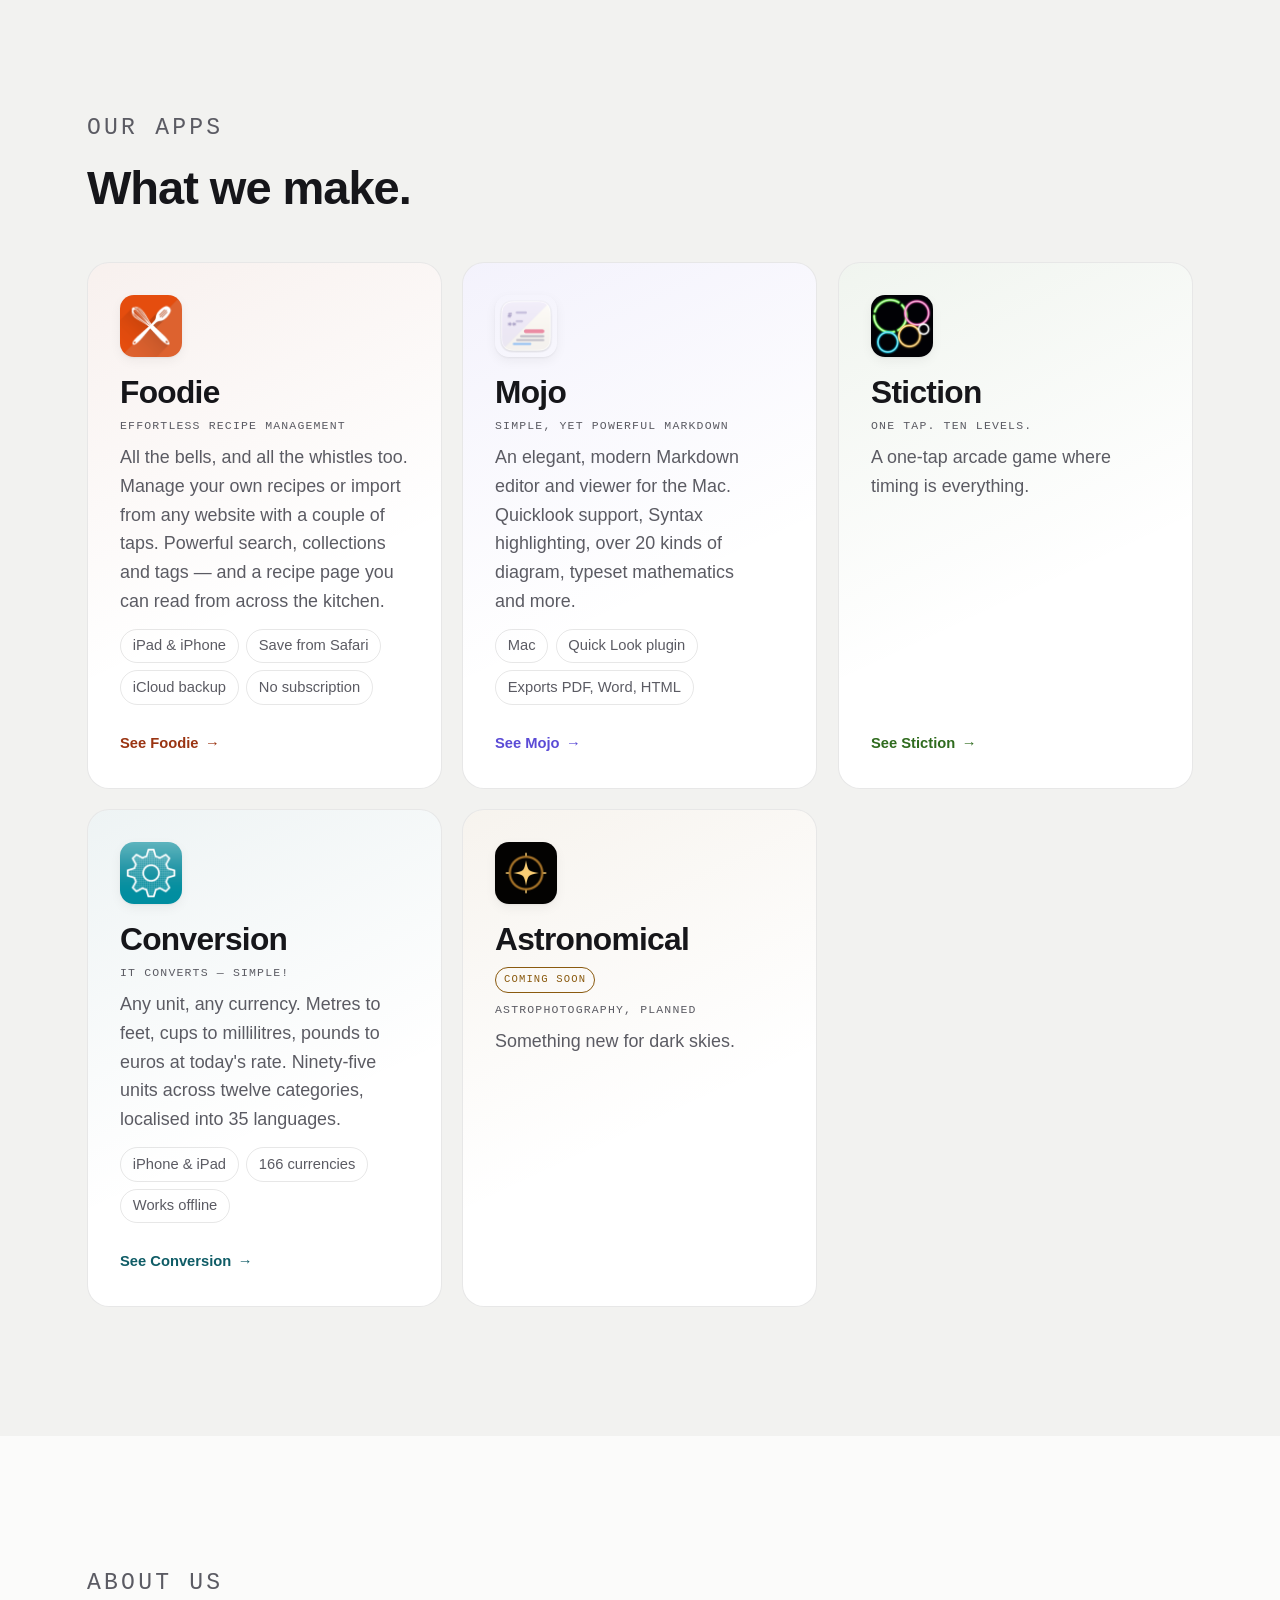
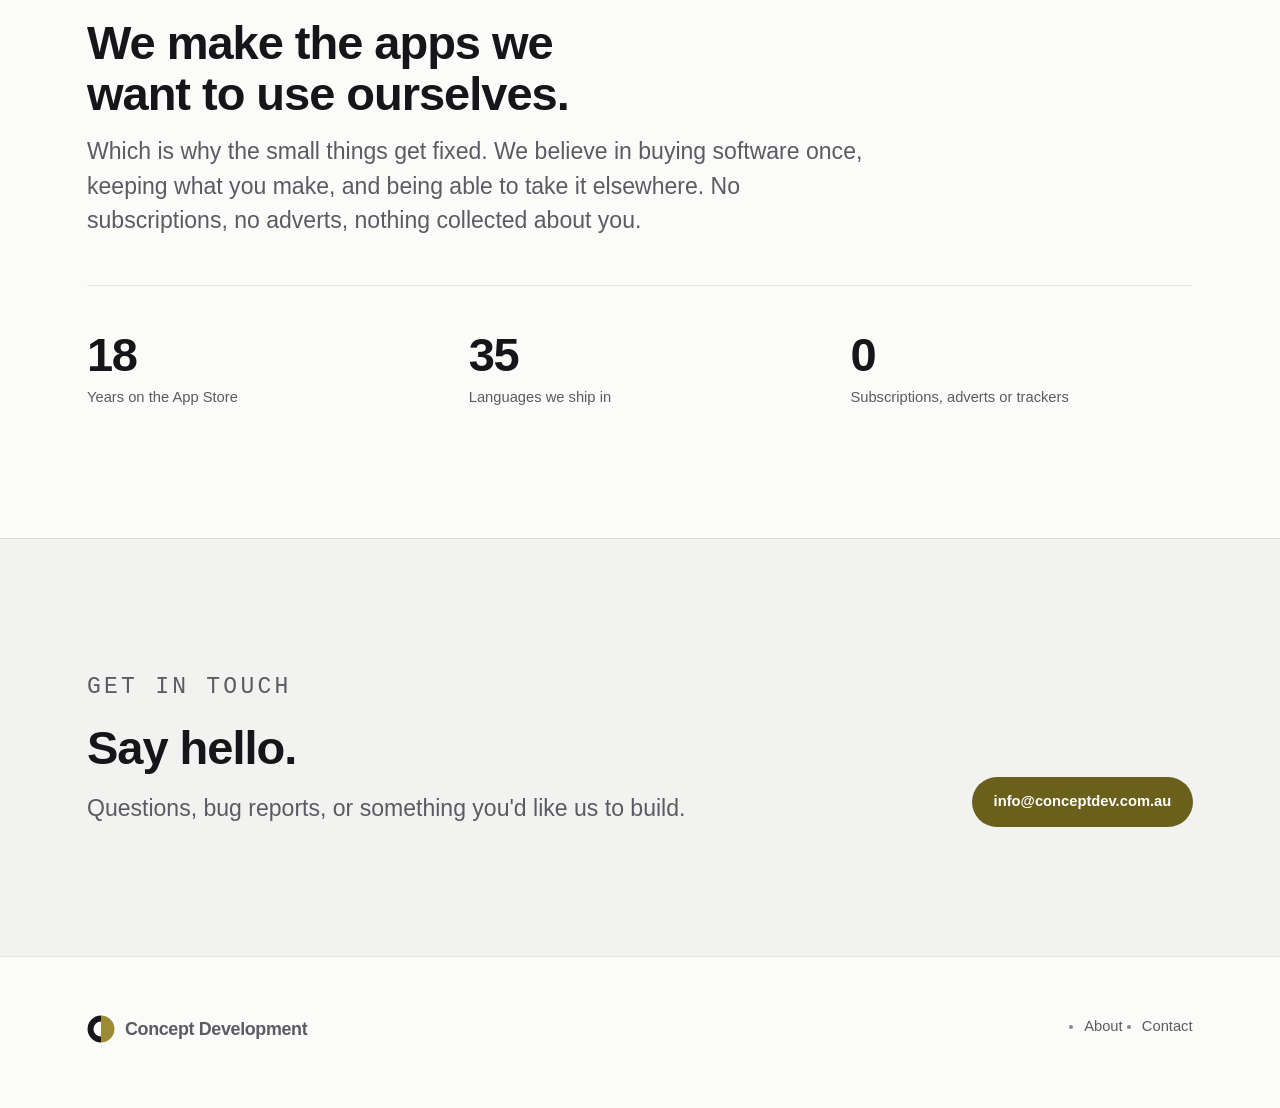
==== commit ca43c34b: "Home page hero: the Foodie library on iPad replaces the Mojo window Co-Authored-By: Claude Opus 5.5 " ====
--- a/index.html
+++ b/index.html
@@ -49,9 +49,10 @@
     </div>
 
     <div class="wrap">
-      <figure class="shot shot--mac hero-shot">
-        <img src="assets/img/mojo/01-native.png" alt="Mojo in dark mode."
-             width="2708" height="1874" loading="eager" decoding="async" fetchpriority="high">
+      <figure class="shot hero-shot">
+        <img src="assets/img/foodie/ipad-01-library.jpg"
+             alt="Foodie on iPad: a sidebar with Tools, Library and Collections beside a grid of recipe photos."
+             width="2000" height="1500" loading="eager" decoding="async" fetchpriority="high">
       </figure>
     </div>
   </section>
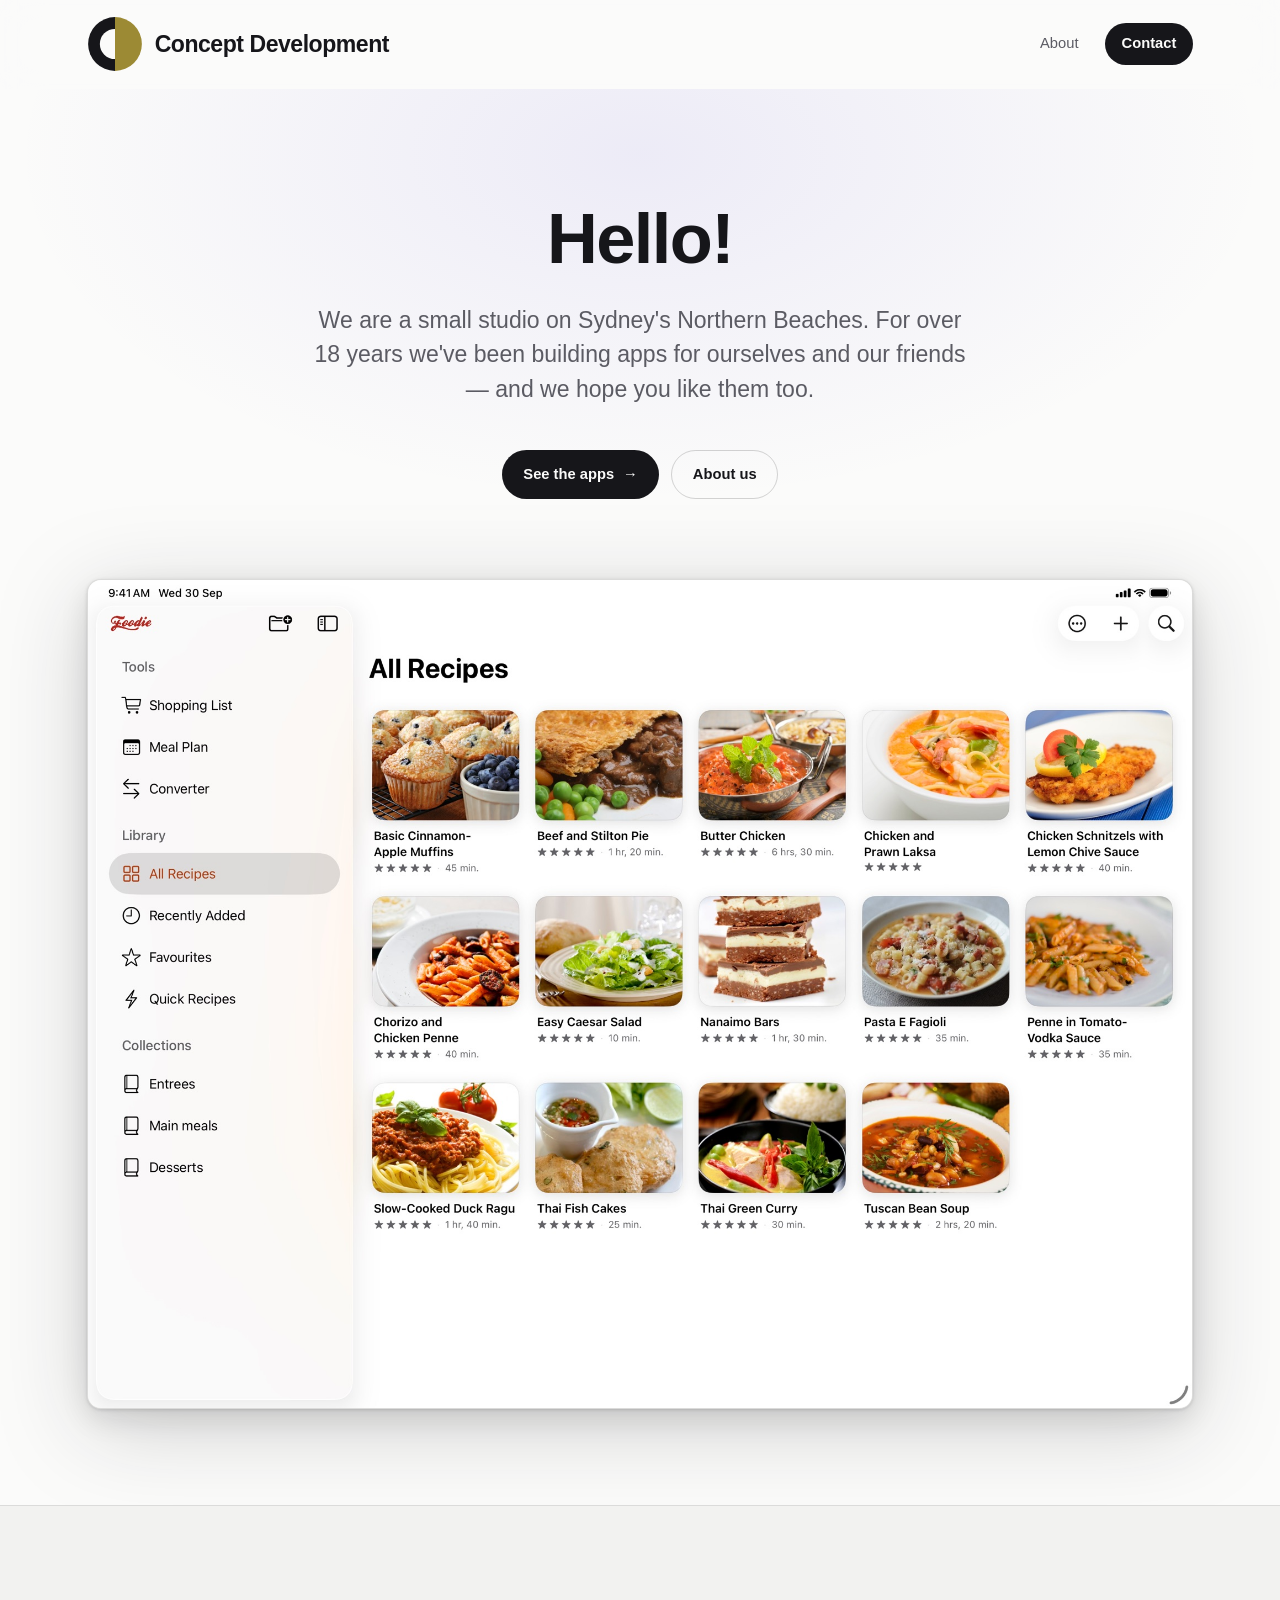
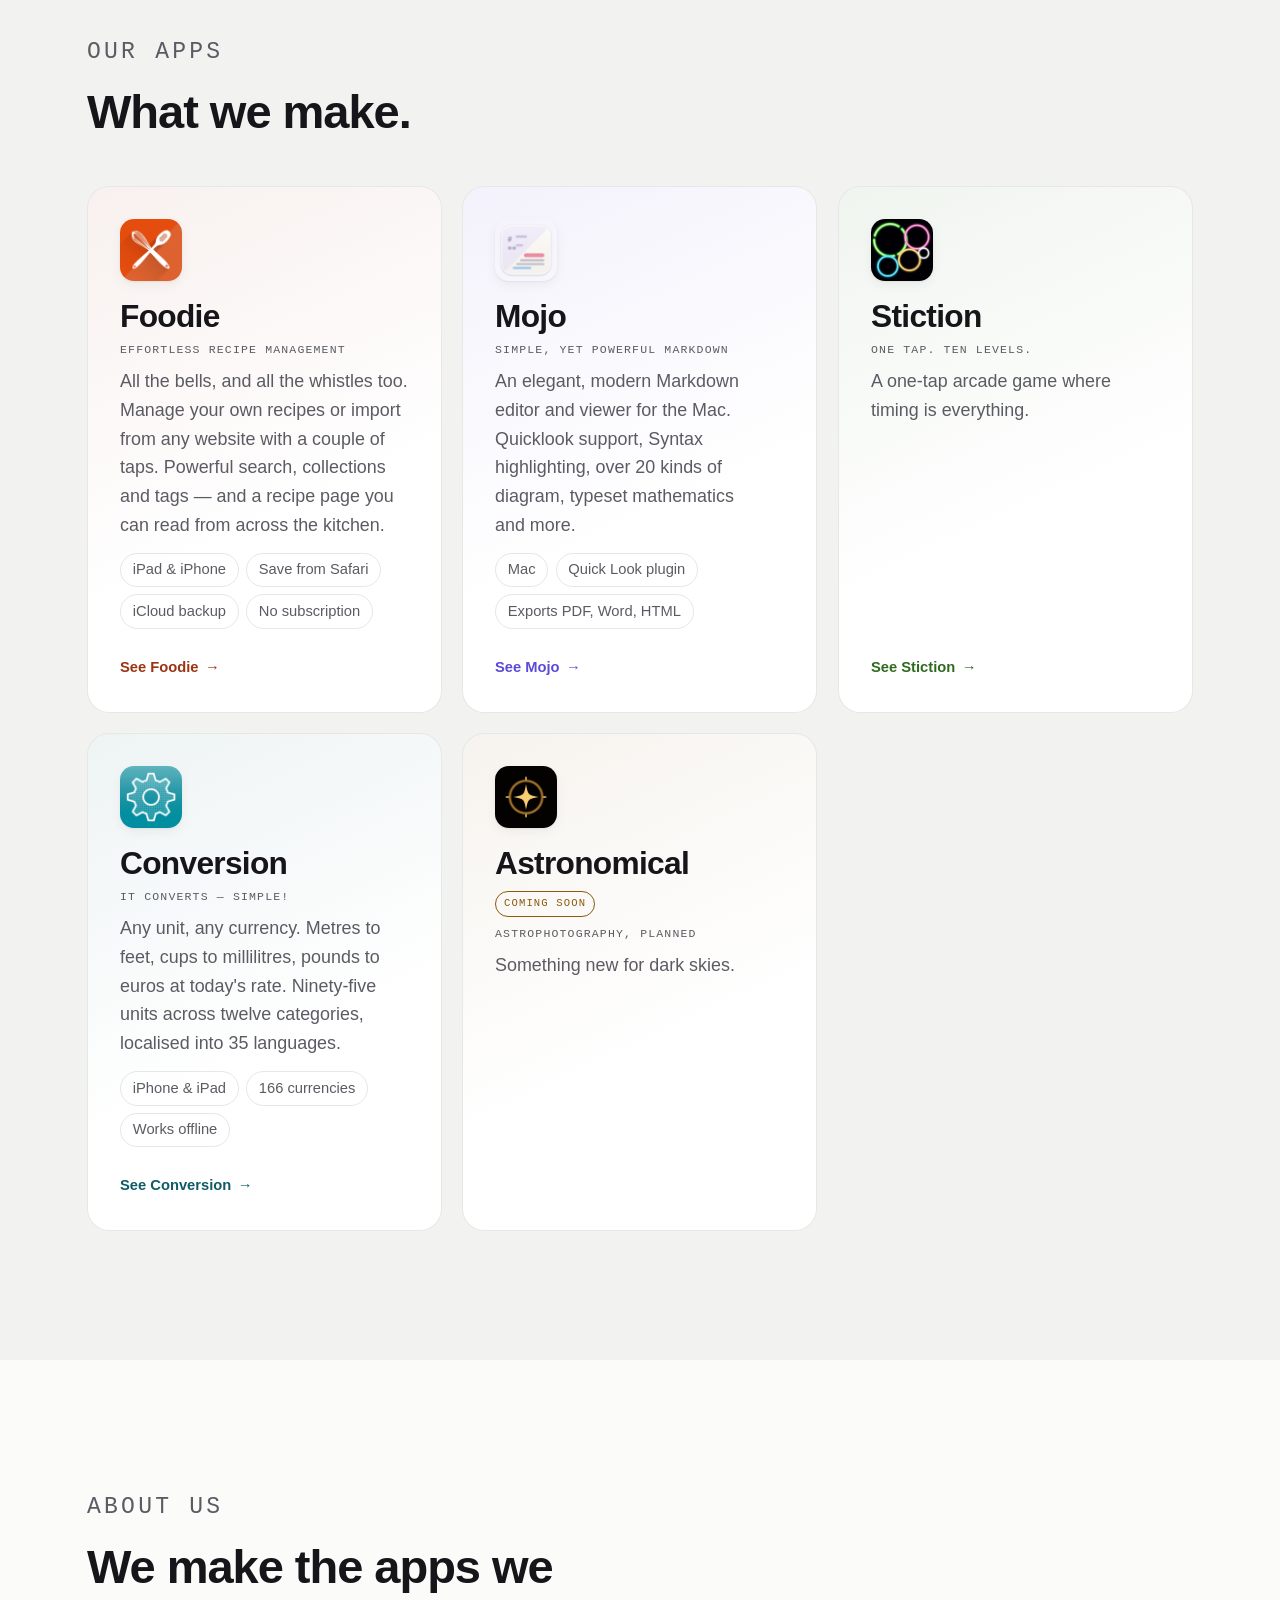
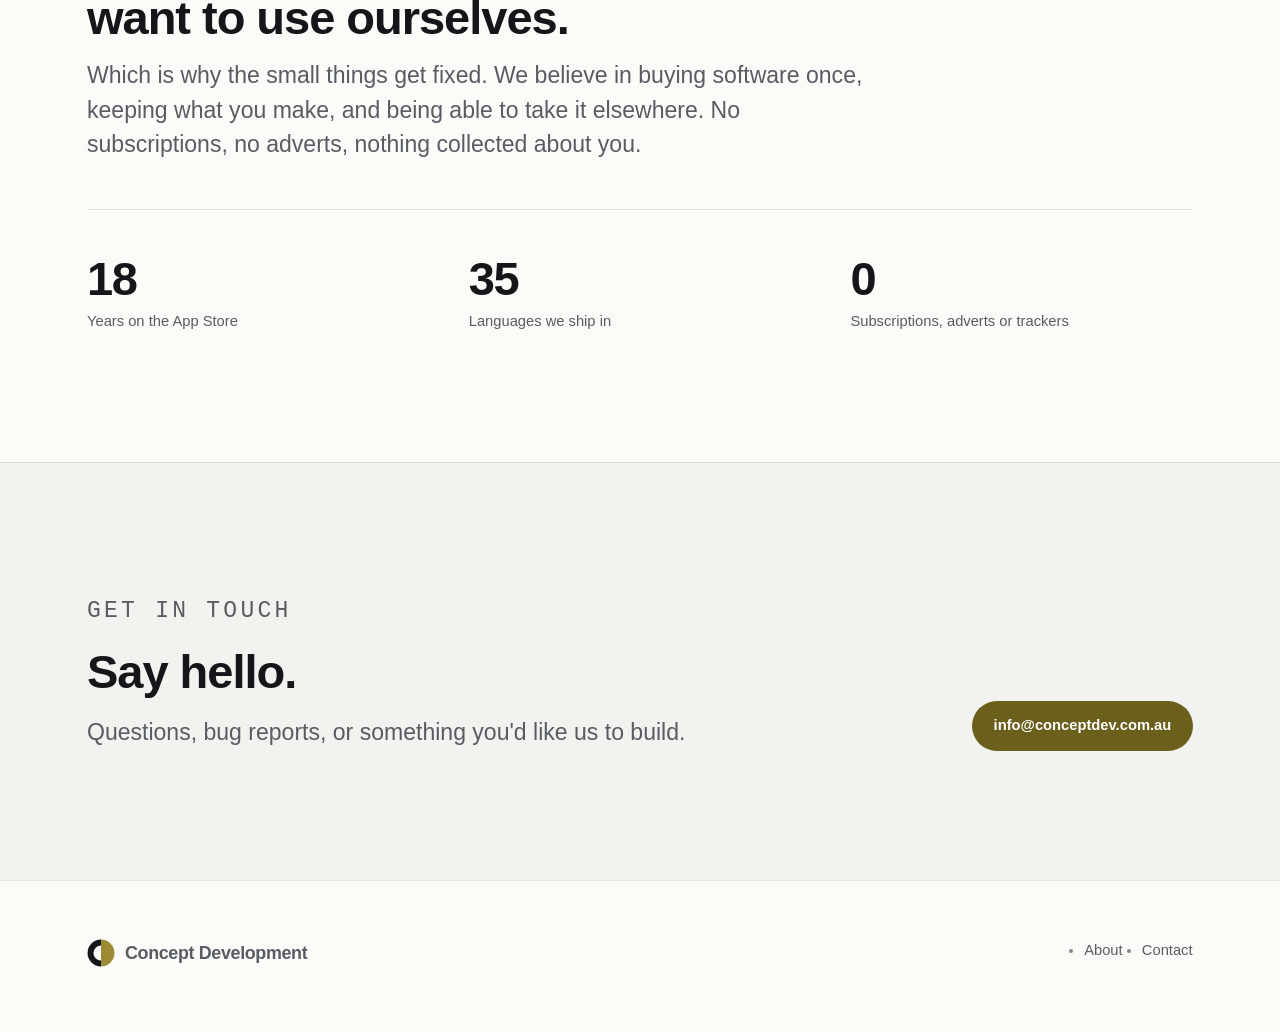
==== commit 54d69b96: "Home page heading: "Hello!" Co-Authored-By: Claude Opus 5.5 <noreply@anthropic.com>" ====
--- a/index.html
+++ b/index.html
@@ -37,7 +37,7 @@
   <!-- ============================ HERO ============================ -->
   <section class="hero hero--stage">
     <div class="wrap hero--stage__inner">
-      <h1>Down to the last pixel.</h1>
+      <h1>Hello!</h1>
       <p>
         We are a small studio on Sydney's Northern Beaches. For over 18 years we've been building apps for ourselves and our
         friends — and we hope you like them too.
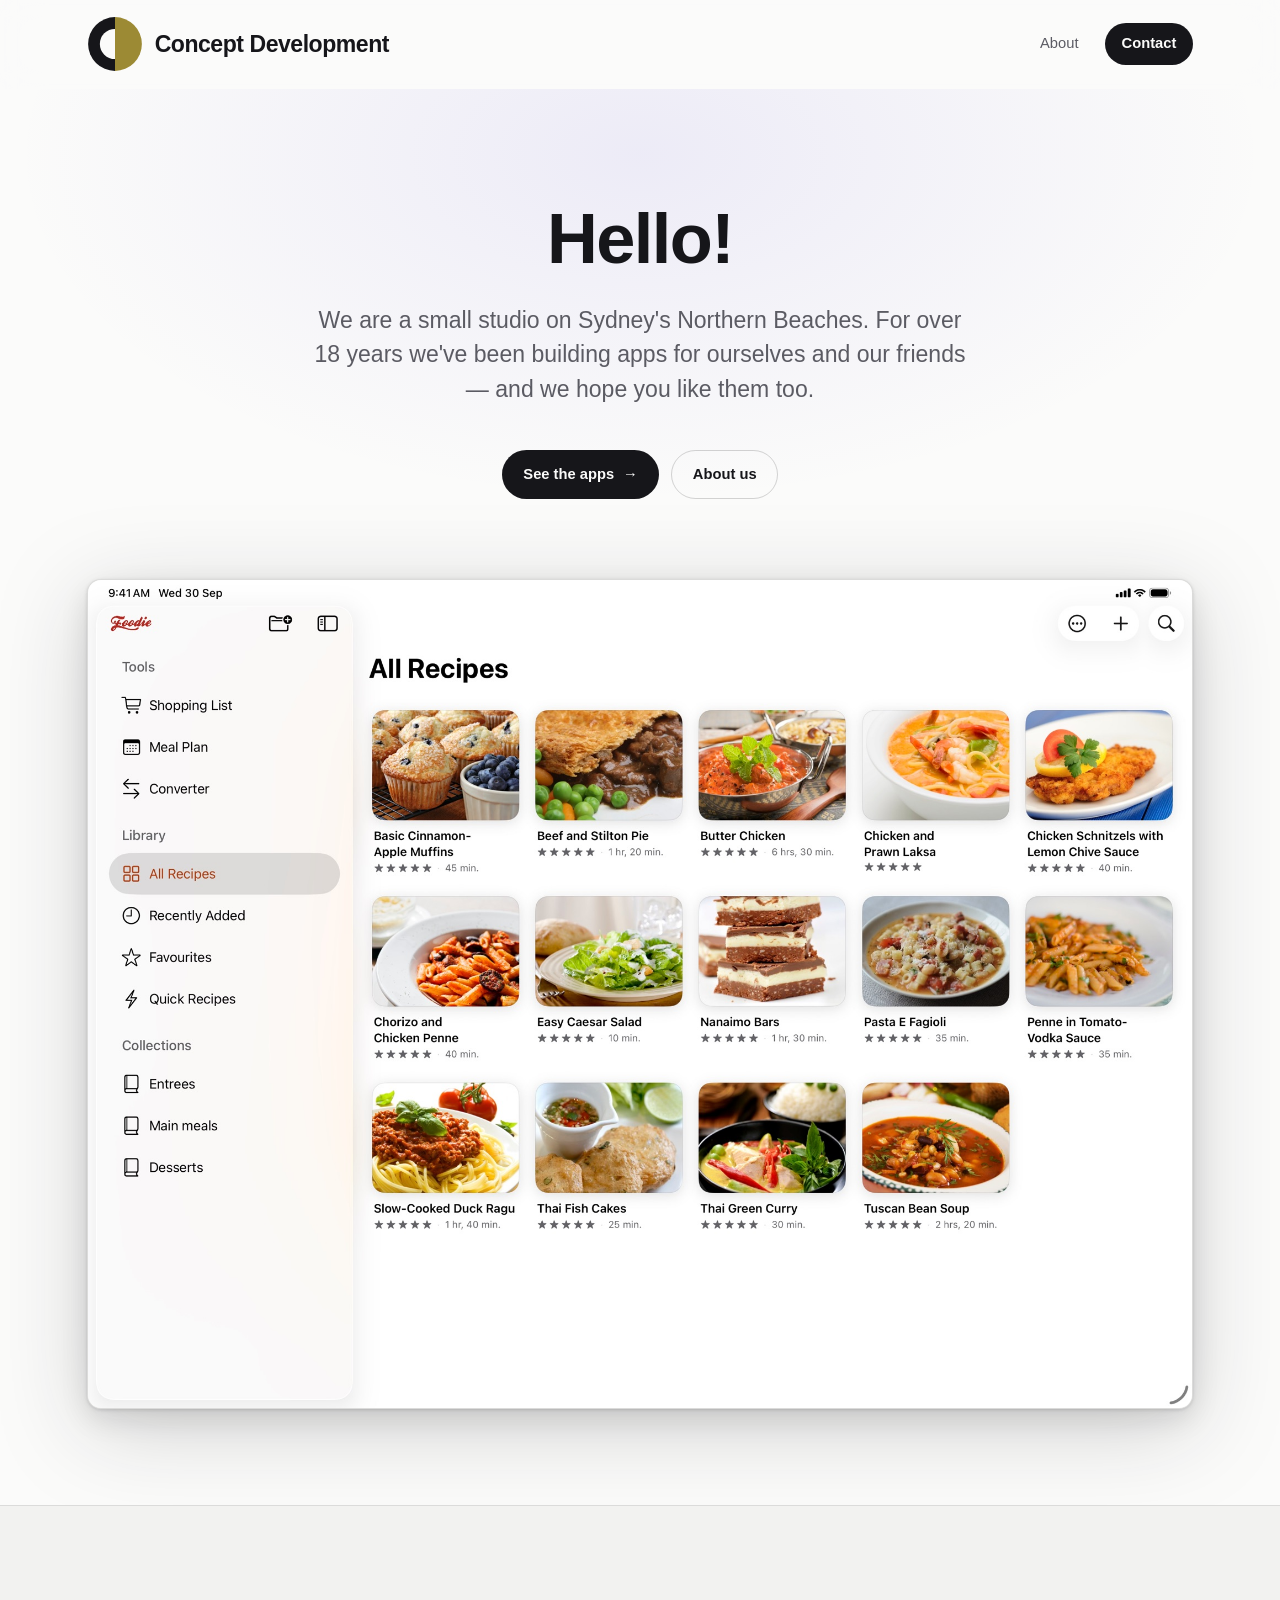
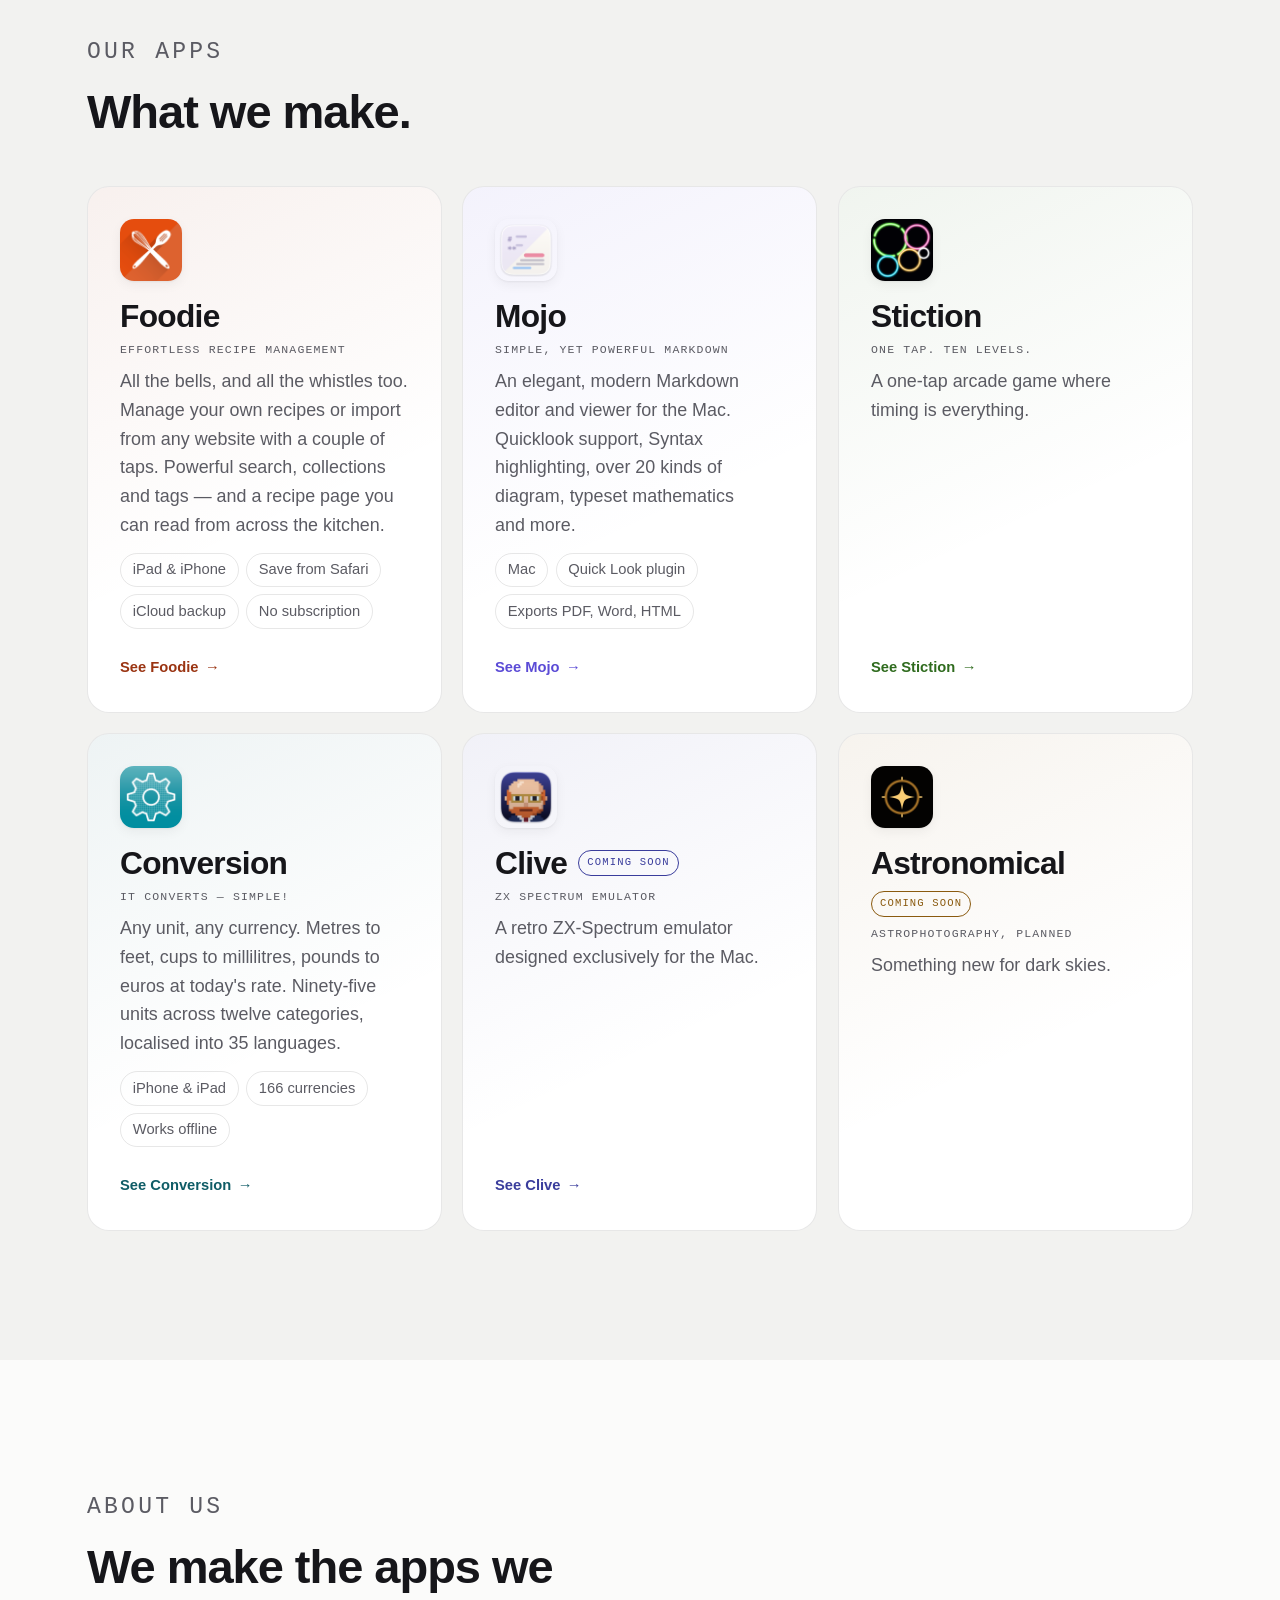
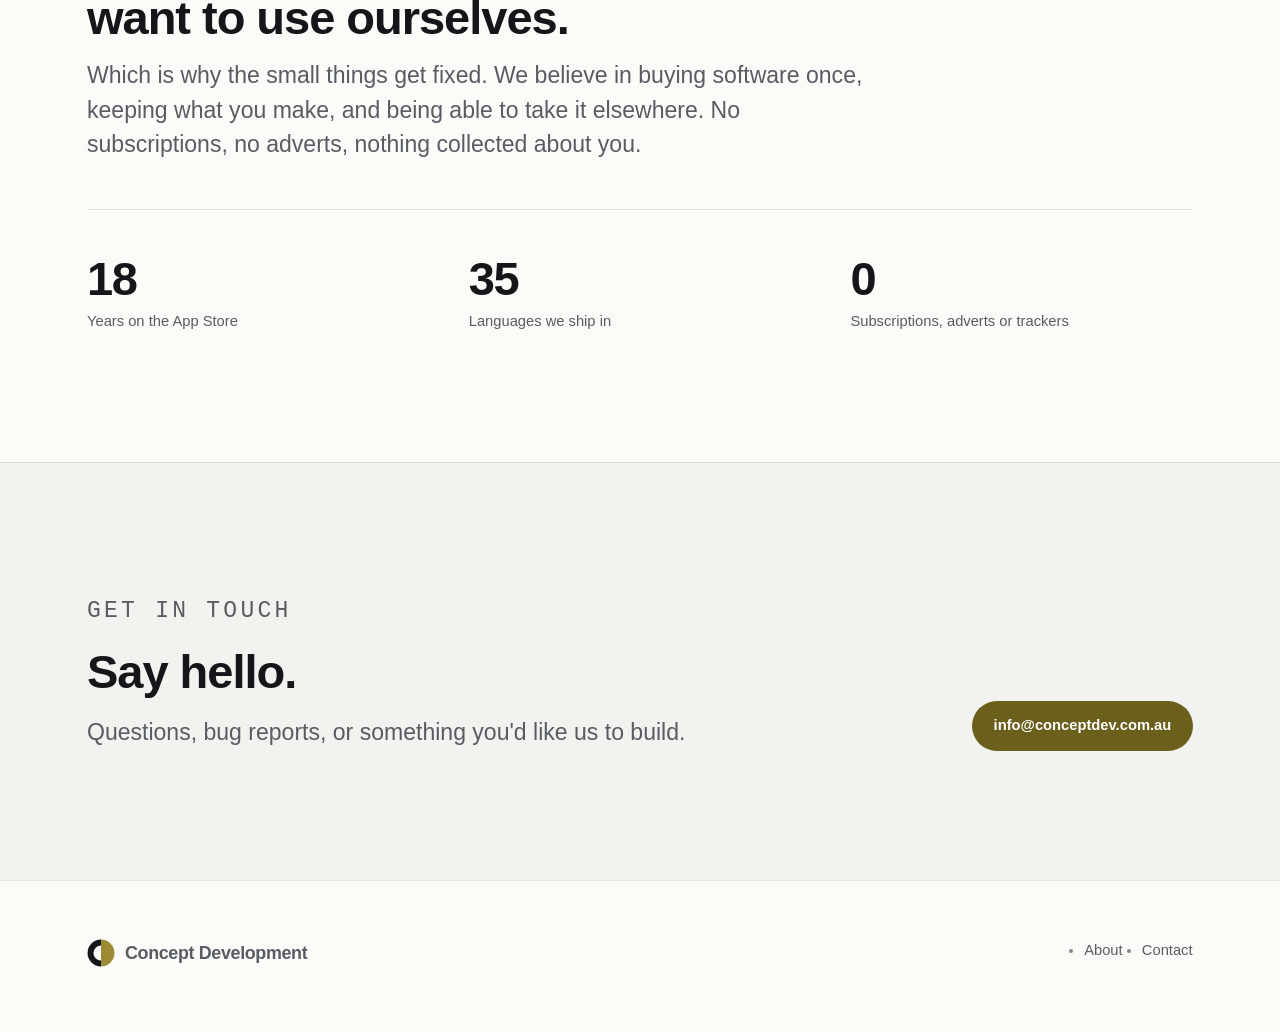
==== commit ab2eb61d: "Clive: "Coming soon" card on the home page, placeholder page and privacy policy Co-Authored-By: Clau" ====
--- a/index.html
+++ b/index.html
@@ -144,6 +144,21 @@
           </div>
         </article>
 
+        <article class="shelf-card reveal" style="--card-accent: var(--accent-clive);">
+          <img class="shelf-card__icon" src="assets/img/icons/clive.png" alt="" width="62" height="62">
+          <div class="shelf-card__body">
+            <div class="shelf-card__title">
+              <h3>Clive</h3>
+              <span class="badge">Coming soon</span>
+            </div>
+            <p class="shelf-card__kind">ZX Spectrum emulator</p>
+            <p>
+              A retro ZX-Spectrum emulator designed exclusively for the Mac.
+            </p>
+            <a class="shelf-card__link" href="clive.html">See Clive</a>
+          </div>
+        </article>
+
         <article class="shelf-card shelf-card--soon reveal" style="--card-accent: var(--accent-astronomical);">
           <img class="shelf-card__icon" src="assets/img/icons/astronomical.png" alt="" width="62" height="62">
           <div class="shelf-card__body">
--- a/assets/css/site.css
+++ b/assets/css/site.css
@@ -61,6 +61,7 @@
   --accent-stiction:     #2f6b1e;   /* neon green, darkened for text — 5.8:1 */
   --accent-astronomical: #8a5a0f;   /* icon amber, darkened for text — 5.6:1 */
   --accent-mojo:         #5b4bd6;   /* the icon's indigo — 5.9:1 */
+  --accent-clive:        #3a3d9c;   /* the icon's navy — 8.7:1 */
 
   /* Type scale — fluid */
   --step--1: clamp(0.83rem, 0.80rem + 0.15vw, 0.92rem);
@@ -835,10 +836,12 @@
 .page-conversion { --accent-page: var(--accent-conversion); }
 .page-mojo       { --accent-page: var(--accent-mojo); }
 .page-stiction   { --accent-page: var(--accent-stiction); }
+.page-clive      { --accent-page: var(--accent-clive); }
 .page-foodie .eyebrow--accent     { color: var(--accent-foodie); }
 .page-conversion .eyebrow--accent { color: var(--accent-conversion); }
 .page-mojo .eyebrow--accent       { color: var(--accent-mojo); }
 .page-stiction .eyebrow--accent   { color: var(--accent-stiction); }
+.page-clive .eyebrow--accent      { color: var(--accent-clive); }
 
 /* App hero header on product pages */
 .app-hero {
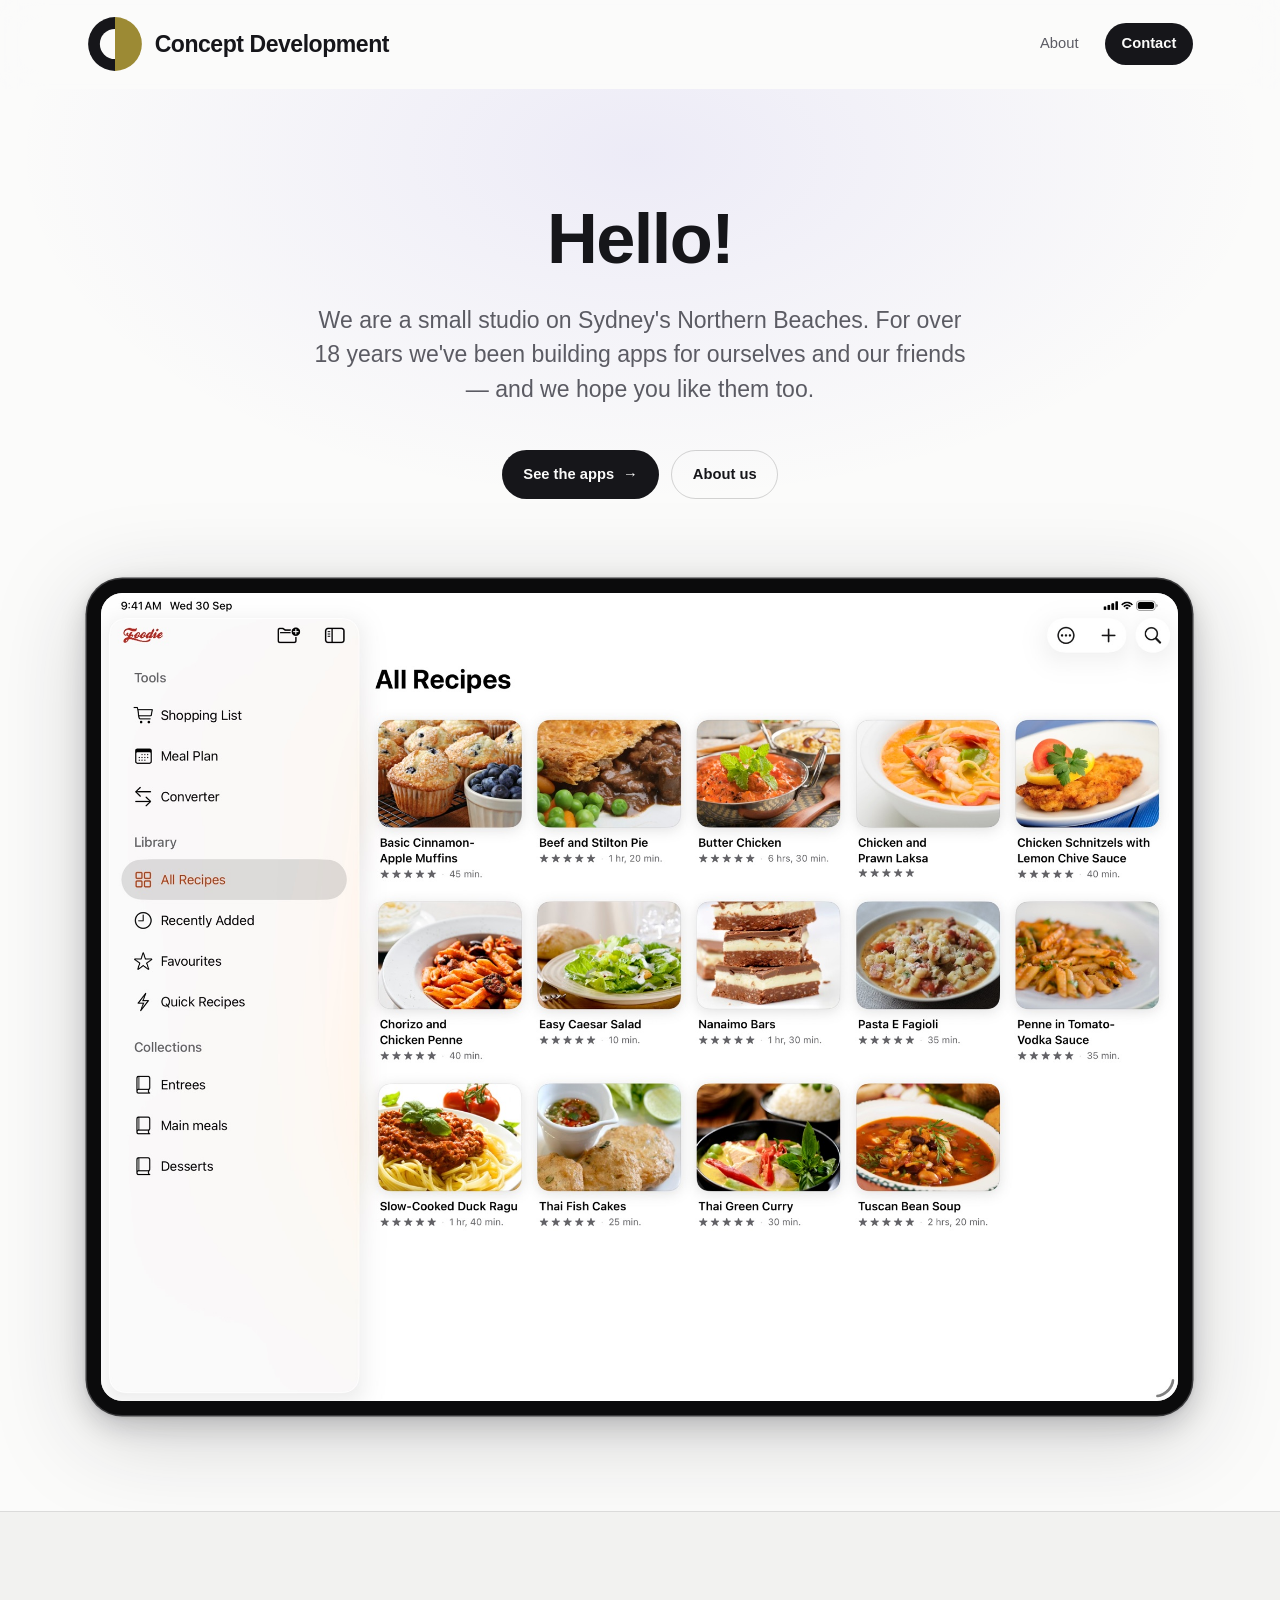
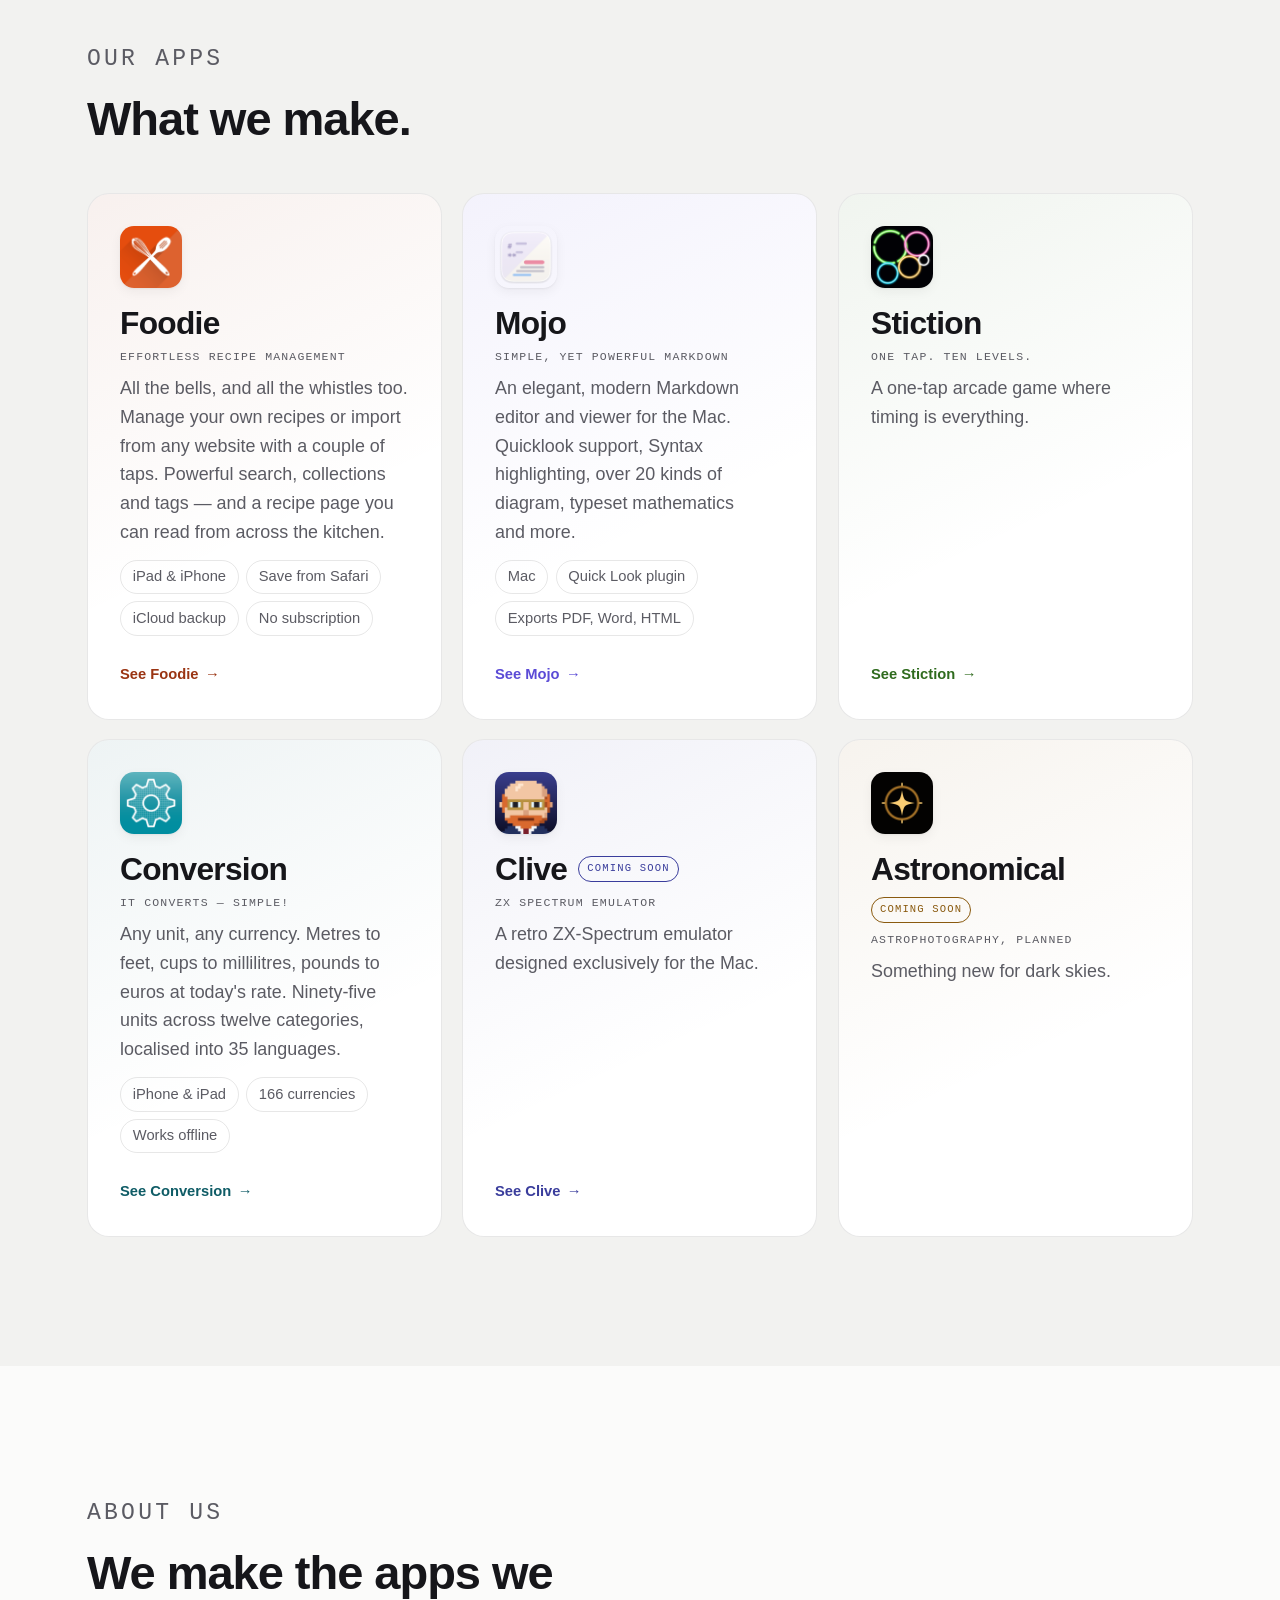
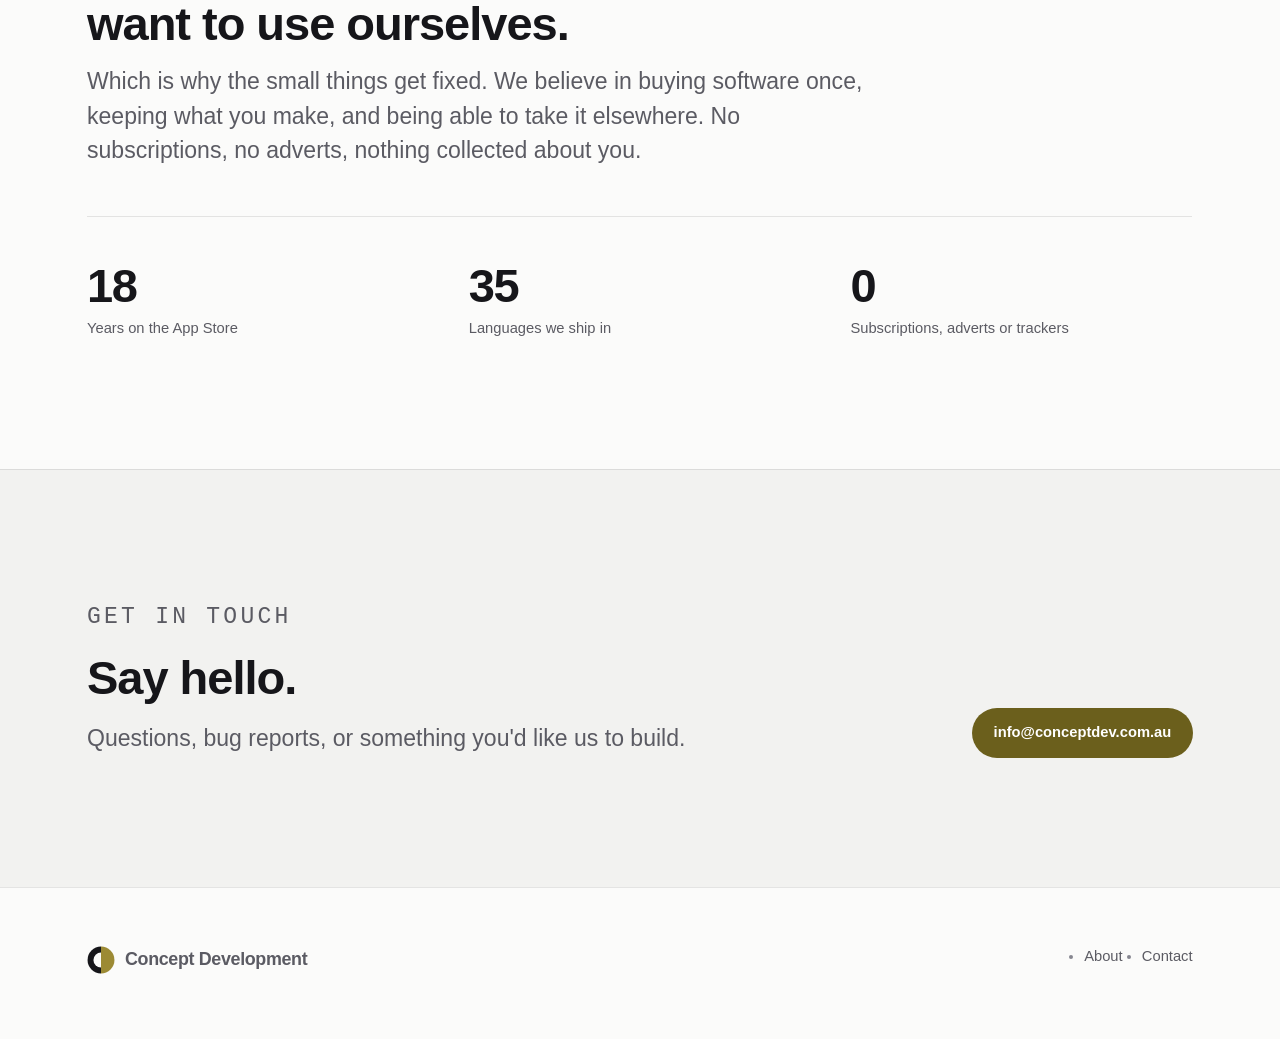
==== commit bb1d9857: "Home page: the top picture in the same device frame Co-Authored-By: Claude Opus 5.5 <noreply@anthrop" ====
--- a/index.html
+++ b/index.html
@@ -9,7 +9,7 @@
 <meta property="og:title" content="Concept Development">
 <meta property="og:description" content="A small studio on Sydney's Northern Beaches, specialising in Apple technology.">
 <meta property="og:type" content="website">
-<link rel="stylesheet" href="assets/css/site.css">
+<link rel="stylesheet" href="assets/css/site.css?v=6">
 <link rel="icon" href="assets/img/logo/mark.svg" type="image/svg+xml">
 <!-- Before the first paint, so the scroll reveal can hide things. Everything
      it hides is visible without it — see .js .reveal in site.css. -->
@@ -49,7 +49,7 @@
     </div>
 
     <div class="wrap">
-      <figure class="shot hero-shot">
+      <figure class="shot hero-shot shot--device">
         <img src="assets/img/foodie/ipad-01-library.jpg"
              alt="Foodie on iPad: a sidebar with Tools, Library and Collections beside a grid of recipe photos."
              width="2000" height="1500" loading="eager" decoding="async" fetchpriority="high">
--- a/assets/css/site.css
+++ b/assets/css/site.css
@@ -623,6 +623,35 @@
 
 /* The lead shot is the app itself. It keeps its own shape at full width. */
 .point--wide .shot img { aspect-ratio: auto; }
+
+/* Device pictures in a drawn frame: a black bezel with a dark grey edge, in
+   the style of Simulator's frames (Xcode has no frame for the open iPhone Duo,
+   so all of them are drawn the same way). The frame goes round the image, so
+   the image keeps its own shape rather than the 4:3 panel's. Sizes are in
+   container units, so the bezel is the same share of the picture at any size. */
+.shot--device { container-type: inline-size; }
+/* Two pictures of different shapes can share a row (an 11-inch and a 13-inch
+   iPad). The panels stretch to the same height and centre the shorter one, so
+   the words under both still start level. */
+.point .shot--device {
+  flex: 1;
+  display: flex;
+  align-items: center;
+}
+.point .shot--device img,
+.gallery .shot--device img,
+.hero-shot.shot--device img {
+  aspect-ratio: auto;
+  border: max(4px, 1.3cqw) solid #0b0b0c;
+  border-radius: max(10px, 3.2cqw);
+  background: #0b0b0c;
+  box-shadow: 0 0 0 1.5px #3a3a3c, 0 10px 28px rgba(16, 16, 22, 0.18);
+}
+/* A phone's bezel and corners are a bigger share of its width. */
+.gallery .shot--device.shot--phone img {
+  border-width: max(4px, 3.6cqw);
+  border-radius: max(14px, 14cqw);
+}
 
 /* The words are a caption now, not a facing column, so they sit at caption
    size and start at the panel's left edge. */
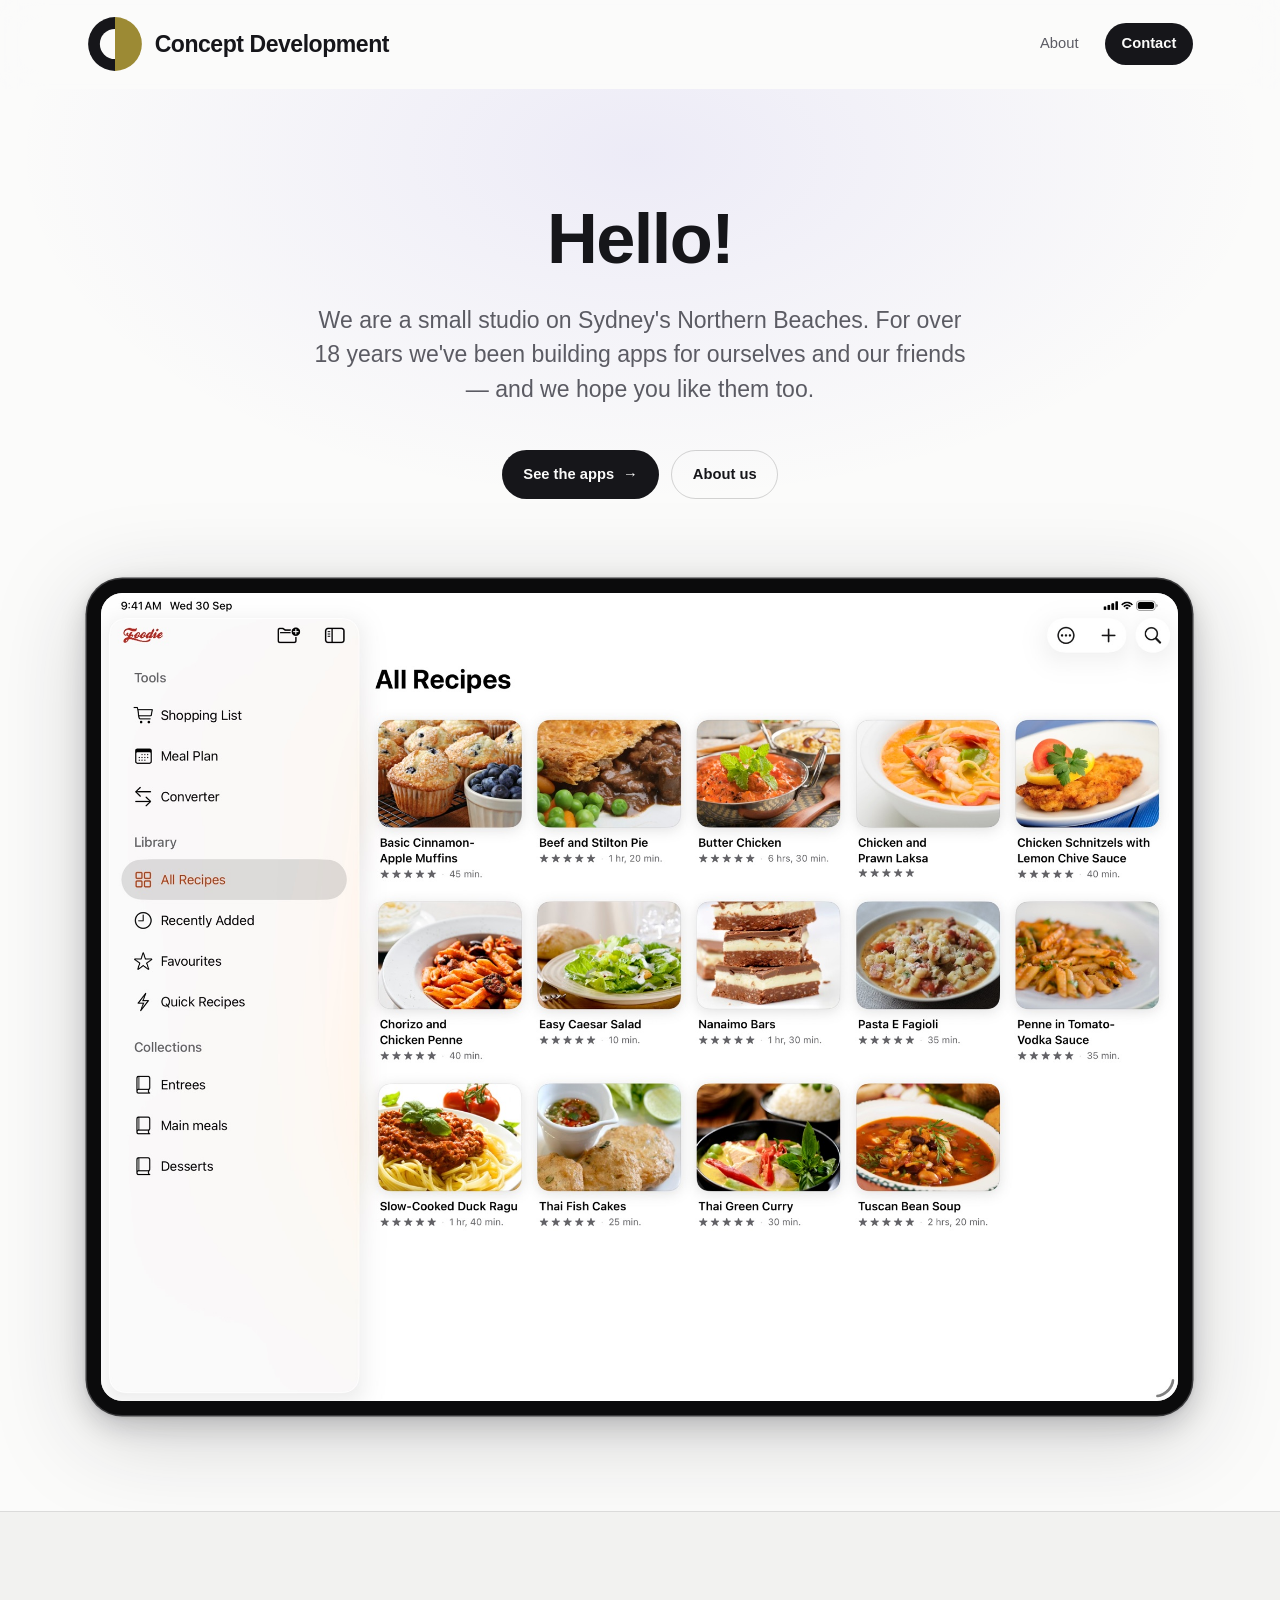
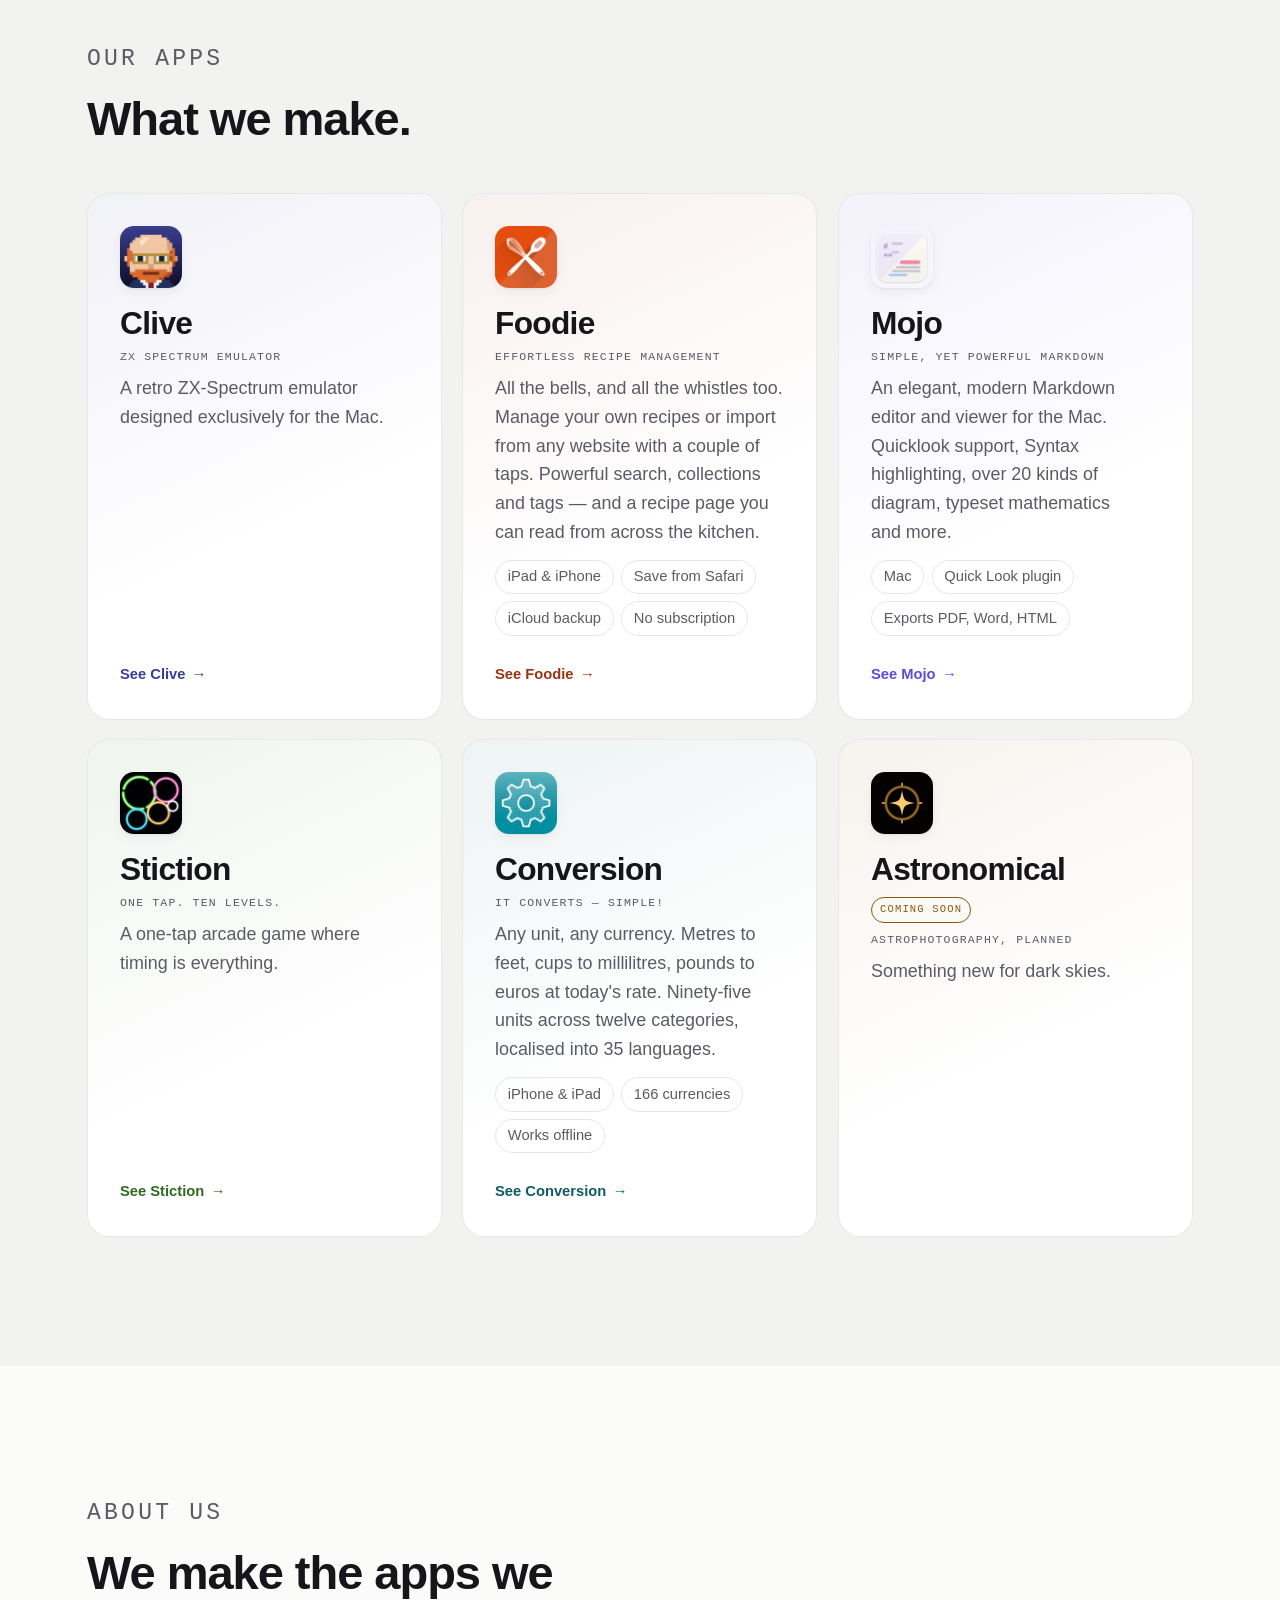
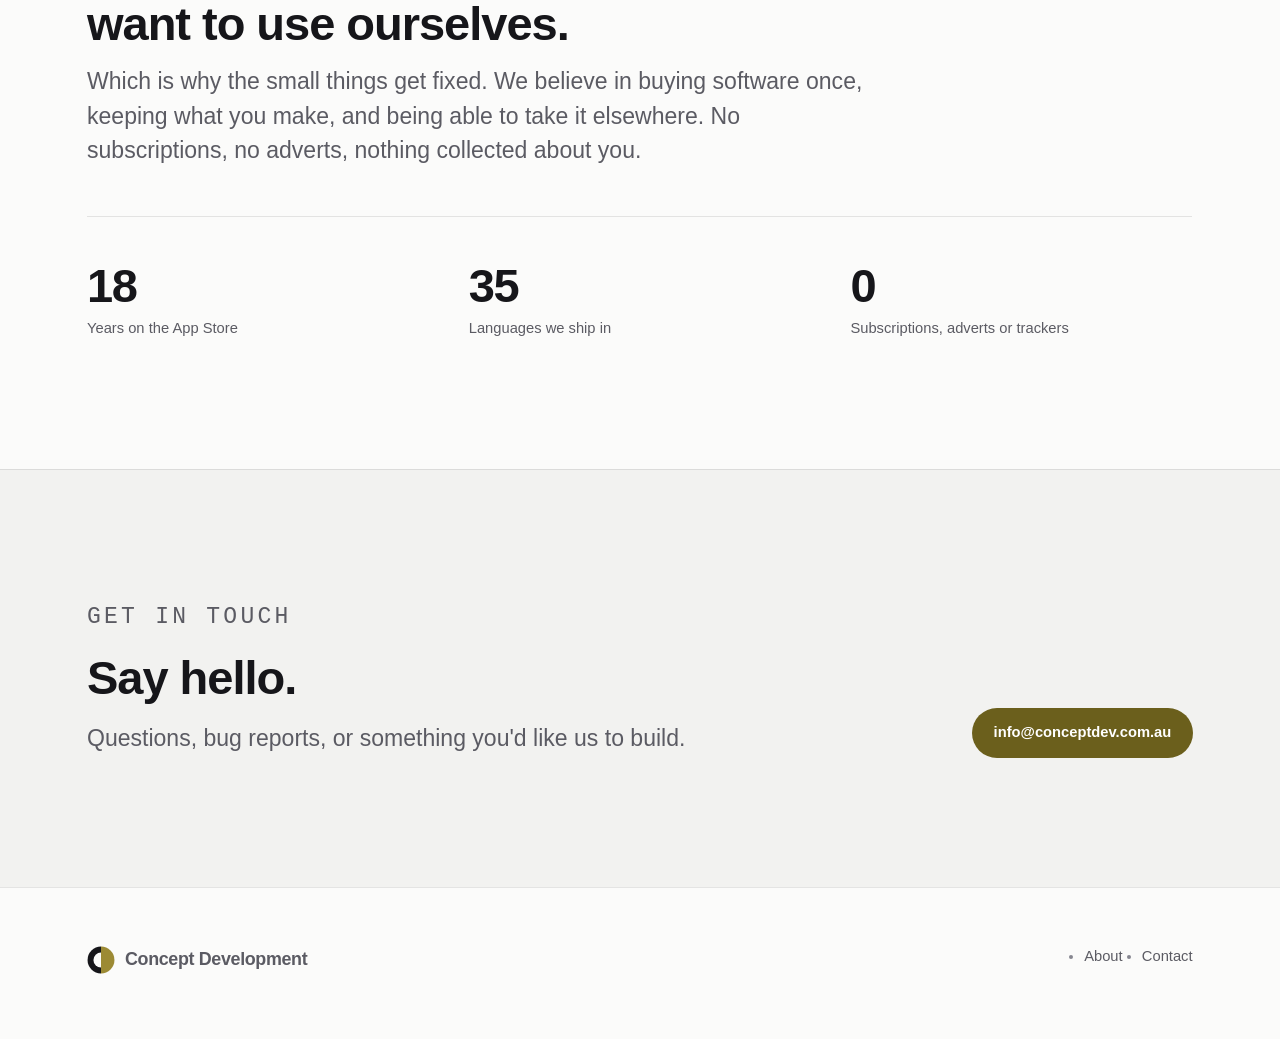
==== commit c43c5110: "Clive is out: App Store button, no badge, first on the home page; og:image on every app page Co-Auth" ====
--- a/index.html
+++ b/index.html
@@ -9,7 +9,8 @@
 <meta property="og:title" content="Concept Development">
 <meta property="og:description" content="A small studio on Sydney's Northern Beaches, specialising in Apple technology.">
 <meta property="og:type" content="website">
-<link rel="stylesheet" href="assets/css/site.css?v=6">
+<meta property="og:image" content="https://conceptdev.com.au/assets/img/foodie/ipad-01-library.jpg">
+<link rel="stylesheet" href="assets/css/site.css?v=9">
 <link rel="icon" href="assets/img/logo/mark.svg" type="image/svg+xml">
 <!-- Before the first paint, so the scroll reveal can hide things. Everything
      it hides is visible without it — see .js .reveal in site.css. -->
@@ -66,6 +67,20 @@
       </div>
 
       <div class="shelf">
+        <article class="shelf-card reveal" style="--card-accent: var(--accent-clive);">
+          <img class="shelf-card__icon" src="assets/img/icons/clive.png" alt="" width="62" height="62">
+          <div class="shelf-card__body">
+            <div class="shelf-card__title">
+              <h3>Clive</h3>
+            </div>
+            <p class="shelf-card__kind">ZX Spectrum emulator</p>
+            <p>
+              A retro ZX-Spectrum emulator designed exclusively for the Mac.
+            </p>
+            <a class="shelf-card__link" href="clive.html">See Clive</a>
+          </div>
+        </article>
+
         <article class="shelf-card reveal" style="--card-accent: var(--accent-foodie);">
           <img class="shelf-card__icon" src="assets/img/icons/foodie.png" alt="" width="62" height="62">
           <div class="shelf-card__body">
@@ -141,21 +156,6 @@
               <li>Works offline</li>
             </ul>
             <a class="shelf-card__link" href="conversion.html">See Conversion</a>
-          </div>
-        </article>
-
-        <article class="shelf-card reveal" style="--card-accent: var(--accent-clive);">
-          <img class="shelf-card__icon" src="assets/img/icons/clive.png" alt="" width="62" height="62">
-          <div class="shelf-card__body">
-            <div class="shelf-card__title">
-              <h3>Clive</h3>
-              <span class="badge">Coming soon</span>
-            </div>
-            <p class="shelf-card__kind">ZX Spectrum emulator</p>
-            <p>
-              A retro ZX-Spectrum emulator designed exclusively for the Mac.
-            </p>
-            <a class="shelf-card__link" href="clive.html">See Clive</a>
           </div>
         </article>
 
@@ -241,6 +241,6 @@
   </div>
 </footer>
 
-<script src="assets/js/site.js" defer></script>
+<script src="assets/js/site.js?v=7" defer></script>
 </body>
 </html>
--- a/assets/css/site.css
+++ b/assets/css/site.css
@@ -666,6 +666,9 @@
   color: var(--ink-muted);
   max-width: 46ch;
 }
+/* Under a full-width shot the words can run the full width too (Duncan,
+   2026-10-22); the 46ch limit is for the half-width points. */
+.point--wide .point__body p { max-width: none; }
 .point__body .langs { margin-top: 0.85rem; }
 
 /* Split: text one side, shot the other */
@@ -944,13 +947,29 @@
 
 .lightbox img {
   max-width: 100%;
-  max-height: 100%;
+  /* 100% does not hold here (the grid row has no set height), so a tall phone
+     capture used to run off the bottom; the window height minus the padding
+     does. */
+  max-height: calc(100dvh - 2 * clamp(1rem, 0.4rem + 3vw, 3.5rem));
   width: auto;
   height: auto;
   object-fit: contain;
   cursor: default;
   filter: drop-shadow(0 2px 6px rgba(16, 16, 22, 0.18))
           drop-shadow(0 24px 60px rgba(16, 16, 22, 0.28));
+}
+
+/* The same drawn frame as .shot--device, sized to the window rather than the
+   panel. A phone is height-bound here, so its share is taken from the height. */
+.lightbox--device img {
+  border: max(6px, 1.2vmin) solid #0b0b0c;
+  border-radius: max(14px, 3vmin);
+  background: #0b0b0c;
+  box-shadow: 0 0 0 1.5px #3a3a3c;
+}
+.lightbox--phone img {
+  border-width: max(6px, 1.5vh);
+  border-radius: max(24px, 6vh);
 }
 
 .lightbox__close {
